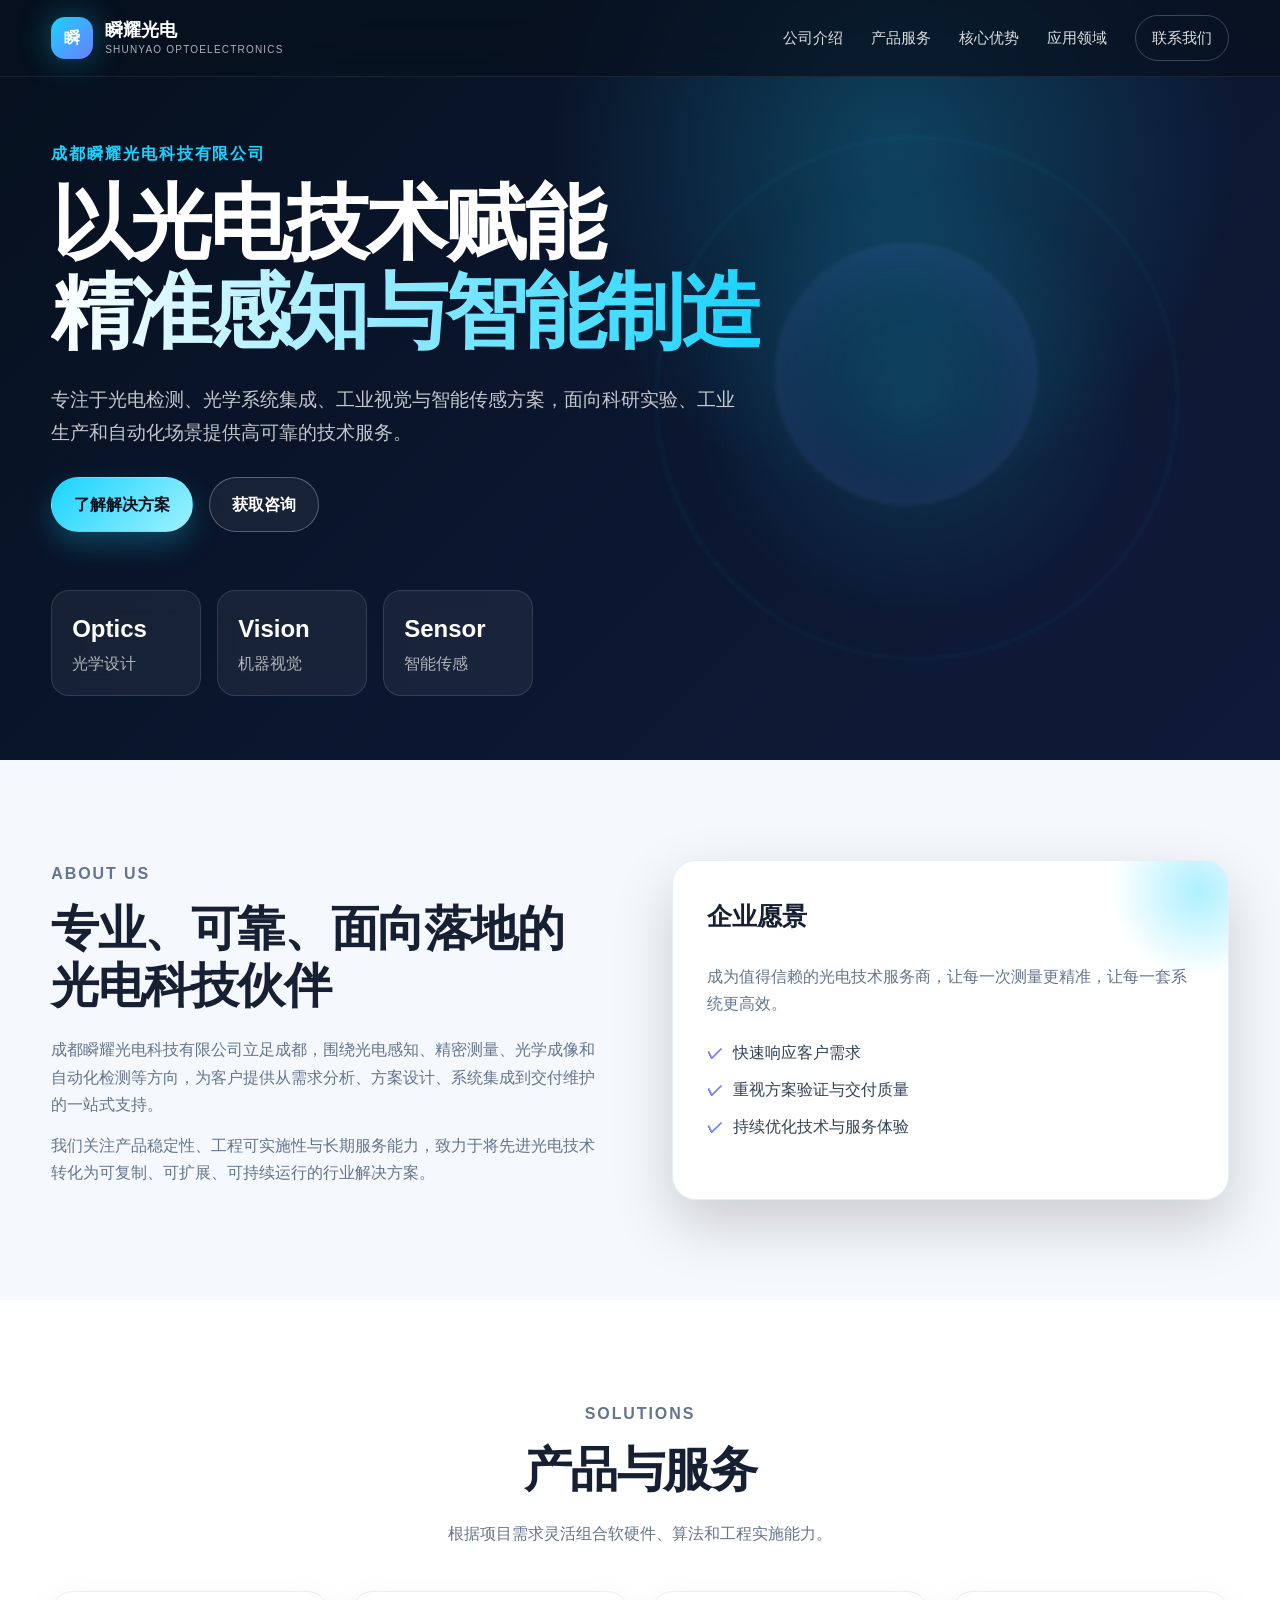
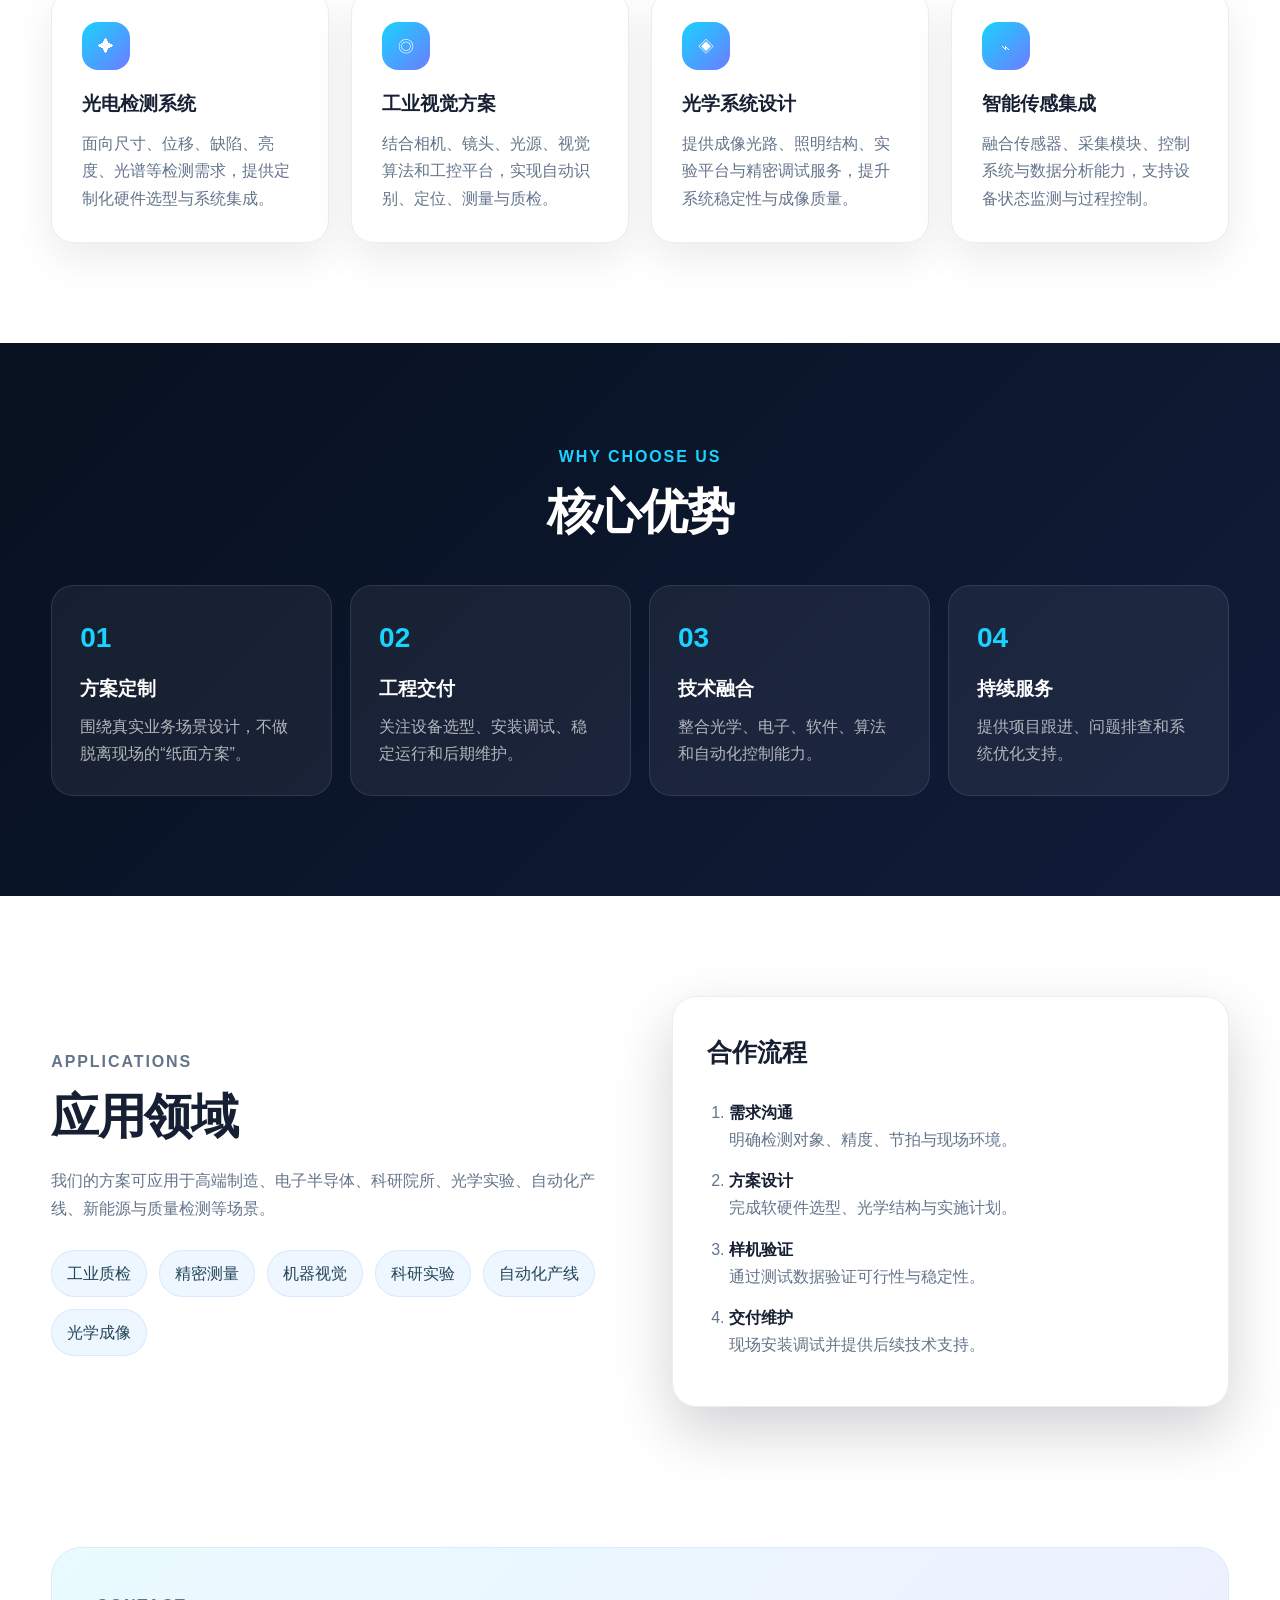
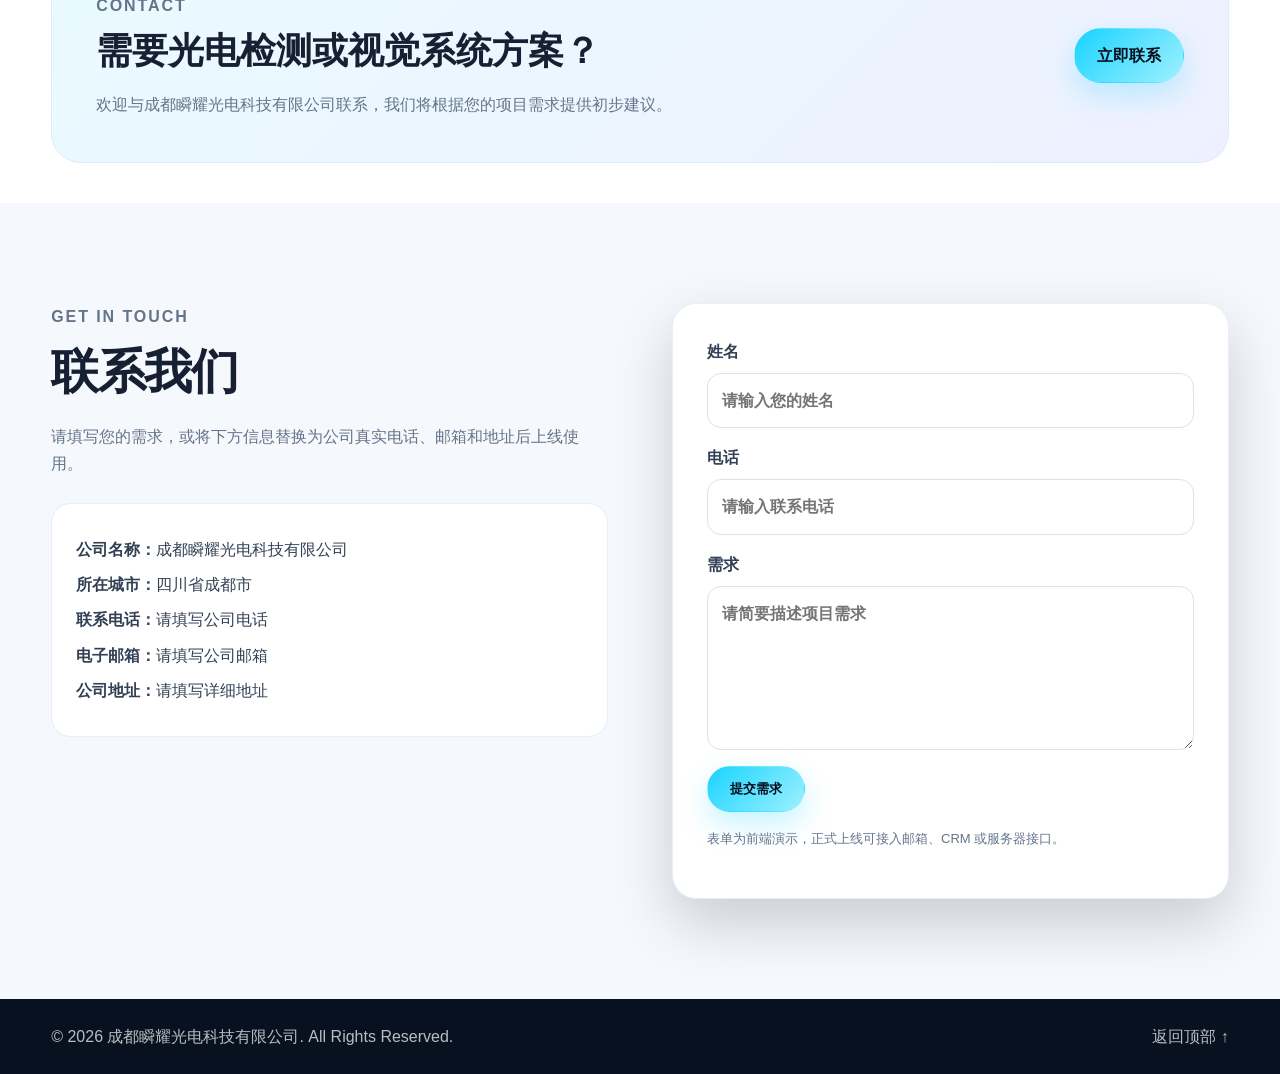
==== index.html @ 5862d50b "Add files via upload" ====
﻿<!doctype html>
<html lang="zh-CN">
<head>
  <meta charset="utf-8" />
  <meta name="viewport" content="width=device-width, initial-scale=1" />
  <title>成都瞬耀光电科技有限公司｜光电技术与智能检测解决方案</title>
  <meta name="description" content="成都瞬耀光电科技有限公司专注光电技术、智能检测、光学系统与工业视觉解决方案，为科研、工业与智慧制造场景提供可靠服务。" />
  <link rel="preconnect" href="https://fonts.googleapis.com">
  <link rel="preconnect" href="https://fonts.gstatic.com" crossorigin>
  <link rel="stylesheet" href="styles.css" />
</head>
<body>
  <header class="site-header" id="top">
    <nav class="navbar container" aria-label="主导航">
      <a class="brand" href="#top" aria-label="成都瞬耀光电科技有限公司首页">
        <span class="brand-mark">瞬</span>
        <span class="brand-text">
          <strong>瞬耀光电</strong>
          <small>SHUNYAO OPTOELECTRONICS</small>
        </span>
      </a>
      <button class="nav-toggle" aria-label="展开菜单" aria-expanded="false">☰</button>
      <div class="nav-links">
        <a href="#about">公司介绍</a>
        <a href="#solutions">产品服务</a>
        <a href="#advantages">核心优势</a>
        <a href="#applications">应用领域</a>
        <a href="#contact" class="nav-cta">联系我们</a>
      </div>
    </nav>
  </header>

  <main>
    <section class="hero">
      <div class="hero-bg"></div>
      <div class="container hero-content">
        <p class="eyebrow">成都瞬耀光电科技有限公司</p>
        <h1>以光电技术赋能<br><span>精准感知与智能制造</span></h1>
        <p class="hero-copy">专注于光电检测、光学系统集成、工业视觉与智能传感方案，面向科研实验、工业生产和自动化场景提供高可靠的技术服务。</p>
        <div class="hero-actions">
          <a class="btn primary" href="#solutions">了解解决方案</a>
          <a class="btn ghost" href="#contact">获取咨询</a>
        </div>
        <div class="stats" role="list" aria-label="公司能力概览">
          <div role="listitem"><strong>Optics</strong><span>光学设计</span></div>
          <div role="listitem"><strong>Vision</strong><span>机器视觉</span></div>
          <div role="listitem"><strong>Sensor</strong><span>智能传感</span></div>
        </div>
      </div>
    </section>

    <section class="section about" id="about">
      <div class="container grid-2">
        <div>
          <p class="section-kicker">About Us</p>
          <h2>专业、可靠、面向落地的光电科技伙伴</h2>
          <p>成都瞬耀光电科技有限公司立足成都，围绕光电感知、精密测量、光学成像和自动化检测等方向，为客户提供从需求分析、方案设计、系统集成到交付维护的一站式支持。</p>
          <p>我们关注产品稳定性、工程可实施性与长期服务能力，致力于将先进光电技术转化为可复制、可扩展、可持续运行的行业解决方案。</p>
        </div>
        <div class="about-card">
          <div class="orb"></div>
          <h3>企业愿景</h3>
          <p>成为值得信赖的光电技术服务商，让每一次测量更精准，让每一套系统更高效。</p>
          <ul class="check-list">
            <li>快速响应客户需求</li>
            <li>重视方案验证与交付质量</li>
            <li>持续优化技术与服务体验</li>
          </ul>
        </div>
      </div>
    </section>

    <section class="section solutions" id="solutions">
      <div class="container">
        <div class="section-head">
          <p class="section-kicker">Solutions</p>
          <h2>产品与服务</h2>
          <p>根据项目需求灵活组合软硬件、算法和工程实施能力。</p>
        </div>
        <div class="cards">
          <article class="card">
            <span class="icon">✦</span>
            <h3>光电检测系统</h3>
            <p>面向尺寸、位移、缺陷、亮度、光谱等检测需求，提供定制化硬件选型与系统集成。</p>
          </article>
          <article class="card">
            <span class="icon">◎</span>
            <h3>工业视觉方案</h3>
            <p>结合相机、镜头、光源、视觉算法和工控平台，实现自动识别、定位、测量与质检。</p>
          </article>
          <article class="card">
            <span class="icon">◈</span>
            <h3>光学系统设计</h3>
            <p>提供成像光路、照明结构、实验平台与精密调试服务，提升系统稳定性与成像质量。</p>
          </article>
          <article class="card">
            <span class="icon">⌁</span>
            <h3>智能传感集成</h3>
            <p>融合传感器、采集模块、控制系统与数据分析能力，支持设备状态监测与过程控制。</p>
          </article>
        </div>
      </div>
    </section>

    <section class="section advantages" id="advantages">
      <div class="container">
        <div class="section-head light">
          <p class="section-kicker">Why Choose Us</p>
          <h2>核心优势</h2>
        </div>
        <div class="advantage-grid">
          <div class="advantage-item"><strong>01</strong><h3>方案定制</h3><p>围绕真实业务场景设计，不做脱离现场的“纸面方案”。</p></div>
          <div class="advantage-item"><strong>02</strong><h3>工程交付</h3><p>关注设备选型、安装调试、稳定运行和后期维护。</p></div>
          <div class="advantage-item"><strong>03</strong><h3>技术融合</h3><p>整合光学、电子、软件、算法和自动化控制能力。</p></div>
          <div class="advantage-item"><strong>04</strong><h3>持续服务</h3><p>提供项目跟进、问题排查和系统优化支持。</p></div>
        </div>
      </div>
    </section>

    <section class="section applications" id="applications">
      <div class="container grid-2 align-center">
        <div>
          <p class="section-kicker">Applications</p>
          <h2>应用领域</h2>
          <p>我们的方案可应用于高端制造、电子半导体、科研院所、光学实验、自动化产线、新能源与质量检测等场景。</p>
          <div class="tag-cloud">
            <span>工业质检</span><span>精密测量</span><span>机器视觉</span><span>科研实验</span><span>自动化产线</span><span>光学成像</span>
          </div>
        </div>
        <div class="process-card">
          <h3>合作流程</h3>
          <ol>
            <li><span>需求沟通</span>明确检测对象、精度、节拍与现场环境。</li>
            <li><span>方案设计</span>完成软硬件选型、光学结构与实施计划。</li>
            <li><span>样机验证</span>通过测试数据验证可行性与稳定性。</li>
            <li><span>交付维护</span>现场安装调试并提供后续技术支持。</li>
          </ol>
        </div>
      </div>
    </section>

    <section class="cta-section">
      <div class="container cta-box">
        <div>
          <p class="section-kicker">Contact</p>
          <h2>需要光电检测或视觉系统方案？</h2>
          <p>欢迎与成都瞬耀光电科技有限公司联系，我们将根据您的项目需求提供初步建议。</p>
        </div>
        <a class="btn primary" href="#contact">立即联系</a>
      </div>
    </section>

    <section class="section contact" id="contact">
      <div class="container grid-2">
        <div>
          <p class="section-kicker">Get In Touch</p>
          <h2>联系我们</h2>
          <p>请填写您的需求，或将下方信息替换为公司真实电话、邮箱和地址后上线使用。</p>
          <div class="contact-list">
            <p><strong>公司名称：</strong>成都瞬耀光电科技有限公司</p>
            <p><strong>所在城市：</strong>四川省成都市</p>
            <p><strong>联系电话：</strong>请填写公司电话</p>
            <p><strong>电子邮箱：</strong>请填写公司邮箱</p>
            <p><strong>公司地址：</strong>请填写详细地址</p>
          </div>
        </div>
        <form class="contact-form" onsubmit="return handleSubmit(event)">
          <label>姓名<input type="text" name="name" placeholder="请输入您的姓名" required></label>
          <label>电话<input type="tel" name="phone" placeholder="请输入联系电话" required></label>
          <label>需求<textarea name="message" rows="5" placeholder="请简要描述项目需求"></textarea></label>
          <button class="btn primary" type="submit">提交需求</button>
          <p class="form-note" id="formNote">表单为前端演示，正式上线可接入邮箱、CRM 或服务器接口。</p>
        </form>
      </div>
    </section>
  </main>

  <footer class="site-footer">
    <div class="container footer-inner">
      <p>© <span id="year"></span> 成都瞬耀光电科技有限公司. All Rights Reserved.</p>
      <a href="#top">返回顶部 ↑</a>
    </div>
  </footer>

  <script src="script.js"></script>
</body>
</html>
---- styles.css ----
﻿:root{
  --bg:#07111f;
  --panel:#0e1c30;
  --primary:#19d3ff;
  --primary-2:#6c7cff;
  --text:#172033;
  --muted:#64748b;
  --white:#fff;
  --light:#f5f8fc;
  --line:rgba(148,163,184,.22);
  --shadow:0 24px 60px rgba(2,8,23,.18);
  --radius:24px;
}
*{box-sizing:border-box}
html{scroll-behavior:smooth}
body{margin:0;font-family:-apple-system,BlinkMacSystemFont,"Segoe UI","Microsoft YaHei",Arial,sans-serif;color:var(--text);background:#fff;line-height:1.7}
a{color:inherit;text-decoration:none}
.container{width:min(1180px,92%);margin-inline:auto}
.site-header{position:fixed;top:0;left:0;right:0;z-index:50;background:rgba(7,17,31,.72);backdrop-filter:blur(18px);border-bottom:1px solid rgba(255,255,255,.08)}
.navbar{height:76px;display:flex;align-items:center;justify-content:space-between}
.brand{display:flex;align-items:center;gap:12px;color:#fff}
.brand-mark{display:grid;place-items:center;width:42px;height:42px;border-radius:14px;background:linear-gradient(135deg,var(--primary),var(--primary-2));font-weight:800;box-shadow:0 0 32px rgba(25,211,255,.35)}
.brand-text{display:flex;flex-direction:column;line-height:1.1}.brand-text small{font-size:10px;letter-spacing:.12em;opacity:.68;margin-top:4px}.brand-text strong{font-size:18px}
.nav-links{display:flex;align-items:center;gap:28px;color:rgba(255,255,255,.86);font-size:15px}.nav-links a:hover{color:#fff}.nav-cta{padding:9px 16px;border:1px solid rgba(255,255,255,.22);border-radius:999px}.nav-toggle{display:none;background:none;border:0;color:#fff;font-size:28px}
.hero{position:relative;min-height:760px;display:flex;align-items:center;overflow:hidden;background:radial-gradient(circle at 70% 20%,rgba(25,211,255,.23),transparent 32%),linear-gradient(135deg,#06101e,#0b1730 55%,#101a38);color:#fff}.hero-bg:before,.hero-bg:after{content:"";position:absolute;border-radius:999px;filter:blur(2px);opacity:.75}.hero-bg:before{width:520px;height:520px;right:8%;top:18%;background:radial-gradient(circle,rgba(25,211,255,.22),transparent 62%);border:1px solid rgba(25,211,255,.24)}.hero-bg:after{width:260px;height:260px;right:19%;top:32%;border:1px solid rgba(255,255,255,.12);box-shadow:0 0 80px rgba(108,124,255,.25) inset}.hero-content{position:relative;padding-top:76px}.eyebrow,.section-kicker{margin:0 0 12px;color:var(--primary);font-weight:700;letter-spacing:.12em;text-transform:uppercase}.hero h1{margin:0;font-size:clamp(44px,7vw,82px);line-height:1.08;letter-spacing:-.04em}.hero h1 span{background:linear-gradient(90deg,#fff,var(--primary));-webkit-background-clip:text;background-clip:text;color:transparent}.hero-copy{max-width:690px;margin:28px 0;color:rgba(255,255,255,.76);font-size:19px}.hero-actions{display:flex;gap:16px;flex-wrap:wrap}.btn{display:inline-flex;align-items:center;justify-content:center;border-radius:999px;padding:13px 22px;font-weight:700;border:1px solid transparent;cursor:pointer;transition:.2s}.btn:hover{transform:translateY(-2px)}.btn.primary{color:#06101e;background:linear-gradient(135deg,var(--primary),#9ff1ff);box-shadow:0 12px 28px rgba(25,211,255,.25)}.btn.ghost{color:#fff;border-color:rgba(255,255,255,.28);background:rgba(255,255,255,.06)}.stats{display:flex;gap:16px;margin-top:58px;flex-wrap:wrap}.stats div{min-width:150px;padding:18px 20px;border:1px solid rgba(255,255,255,.12);border-radius:18px;background:rgba(255,255,255,.06);backdrop-filter:blur(12px)}.stats strong{display:block;font-size:24px}.stats span{color:rgba(255,255,255,.66)}
.section{padding:100px 0}.grid-2{display:grid;grid-template-columns:1fr 1fr;gap:64px}.align-center{align-items:center}.section h2{font-size:clamp(30px,4vw,48px);line-height:1.18;margin:0 0 22px;letter-spacing:-.03em}.section p{color:var(--muted);margin:0 0 14px}.about{background:var(--light)}.about-card,.process-card,.contact-form{position:relative;padding:34px;border-radius:var(--radius);background:#fff;box-shadow:var(--shadow);border:1px solid #e8eef7}.about-card{overflow:hidden}.orb{position:absolute;width:180px;height:180px;right:-60px;top:-60px;border-radius:50%;background:radial-gradient(circle,var(--primary),transparent 68%);opacity:.35}.about-card h3,.process-card h3{margin-top:0;font-size:25px}.check-list{padding:0;margin:22px 0 0;list-style:none}.check-list li{margin:10px 0;color:#334155}.check-list li:before{content:"✓";color:var(--primary-2);font-weight:900;margin-right:10px}.section-head{text-align:center;max-width:680px;margin:0 auto 44px}.cards{display:grid;grid-template-columns:repeat(4,1fr);gap:22px}.card{padding:30px;border-radius:22px;background:#fff;border:1px solid #e8eef7;box-shadow:0 16px 42px rgba(2,8,23,.08);transition:.2s}.card:hover{transform:translateY(-8px);box-shadow:var(--shadow)}.icon{display:grid;place-items:center;width:48px;height:48px;border-radius:16px;margin-bottom:18px;color:#fff;background:linear-gradient(135deg,var(--primary),var(--primary-2))}.card h3{margin:0 0 10px}.card p{color:var(--muted);margin:0}.advantages{background:linear-gradient(135deg,#07111f,#111c3a);color:#fff}.section-head.light p{color:var(--primary)}.advantage-grid{display:grid;grid-template-columns:repeat(4,1fr);gap:18px}.advantage-item{padding:28px;border-radius:22px;background:rgba(255,255,255,.06);border:1px solid rgba(255,255,255,.1)}.advantage-item strong{color:var(--primary);font-size:28px}.advantage-item h3{margin:12px 0 8px}.advantage-item p{color:rgba(255,255,255,.67);margin:0}.tag-cloud{display:flex;gap:12px;flex-wrap:wrap;margin-top:28px}.tag-cloud span{padding:10px 16px;border-radius:999px;background:#eef6ff;color:#245;box-shadow:inset 0 0 0 1px #dbeafe}.process-card ol{padding-left:22px;margin:0}.process-card li{margin:14px 0;color:var(--muted)}.process-card span{display:block;color:var(--text);font-weight:800}.cta-section{padding:40px 0}.cta-box{display:flex;align-items:center;justify-content:space-between;gap:22px;padding:44px;border-radius:30px;background:linear-gradient(135deg,#e9fbff,#eef0ff);border:1px solid #dbeafe}.cta-box h2{font-size:36px;margin:0 0 10px}.cta-box p{margin:0;color:var(--muted)}.contact{background:var(--light)}.contact-list{margin-top:26px;padding:24px;border-radius:20px;background:#fff;border:1px solid #e8eef7}.contact-list p{margin:8px 0;color:#334155}.contact-form{display:grid;gap:16px}.contact-form label{display:grid;gap:8px;font-weight:700;color:#334155}.contact-form input,.contact-form textarea{width:100%;border:1px solid #d9e2ef;border-radius:14px;padding:13px 14px;font:inherit;outline:none}.contact-form input:focus,.contact-form textarea:focus{border-color:var(--primary);box-shadow:0 0 0 4px rgba(25,211,255,.12)}.contact-form .btn{width:max-content}.form-note{font-size:13px;color:var(--muted)!important}.site-footer{background:#07111f;color:rgba(255,255,255,.72);padding:24px 0}.footer-inner{display:flex;justify-content:space-between;gap:16px;align-items:center}.footer-inner p{margin:0}
@media (max-width: 900px){.nav-toggle{display:block}.nav-links{position:absolute;top:76px;left:4%;right:4%;display:none;flex-direction:column;align-items:stretch;gap:0;padding:12px;border-radius:18px;background:rgba(7,17,31,.96);border:1px solid rgba(255,255,255,.12)}.nav-links.open{display:flex}.nav-links a{padding:12px 14px}.grid-2,.cards,.advantage-grid{grid-template-columns:1fr}.hero{min-height:720px}.cards{gap:16px}.cta-box,.footer-inner{flex-direction:column;align-items:flex-start}.section{padding:76px 0}}
@media (min-width:901px) and (max-width:1100px){.cards,.advantage-grid{grid-template-columns:repeat(2,1fr)}}
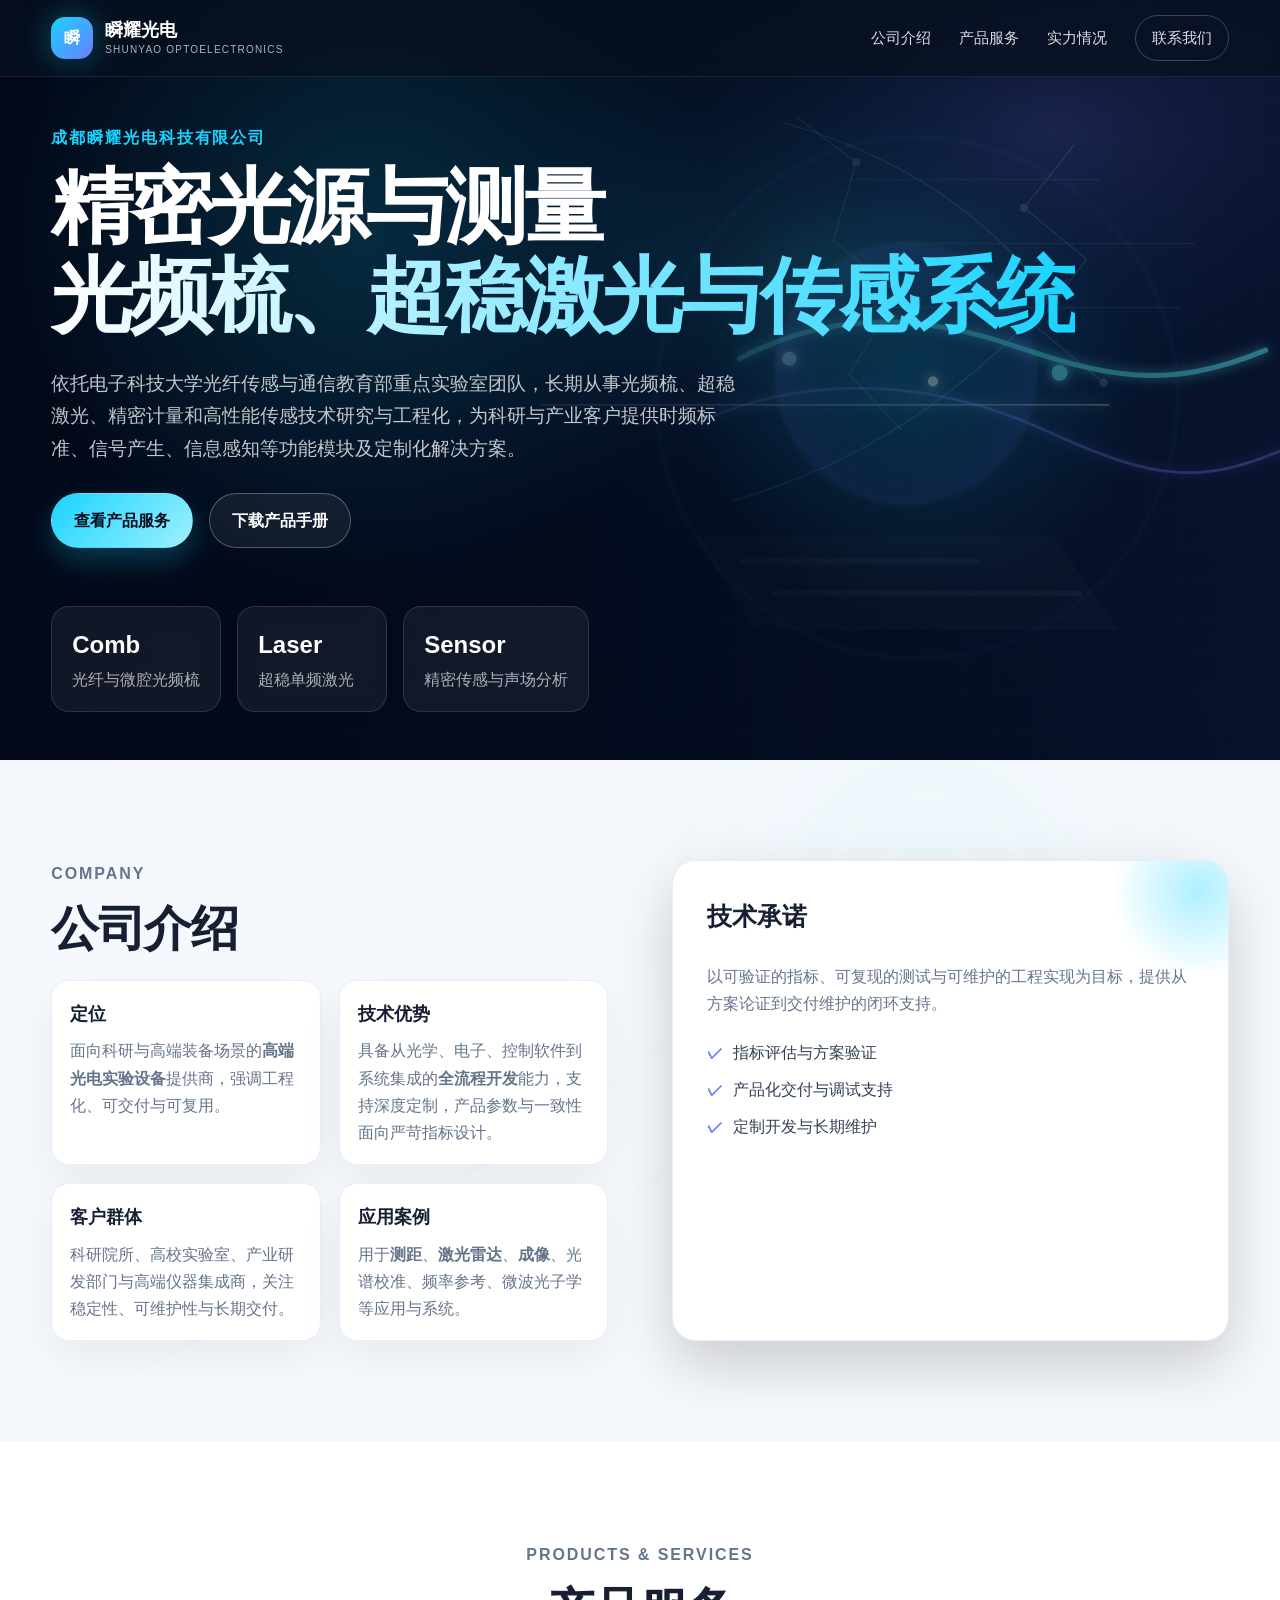
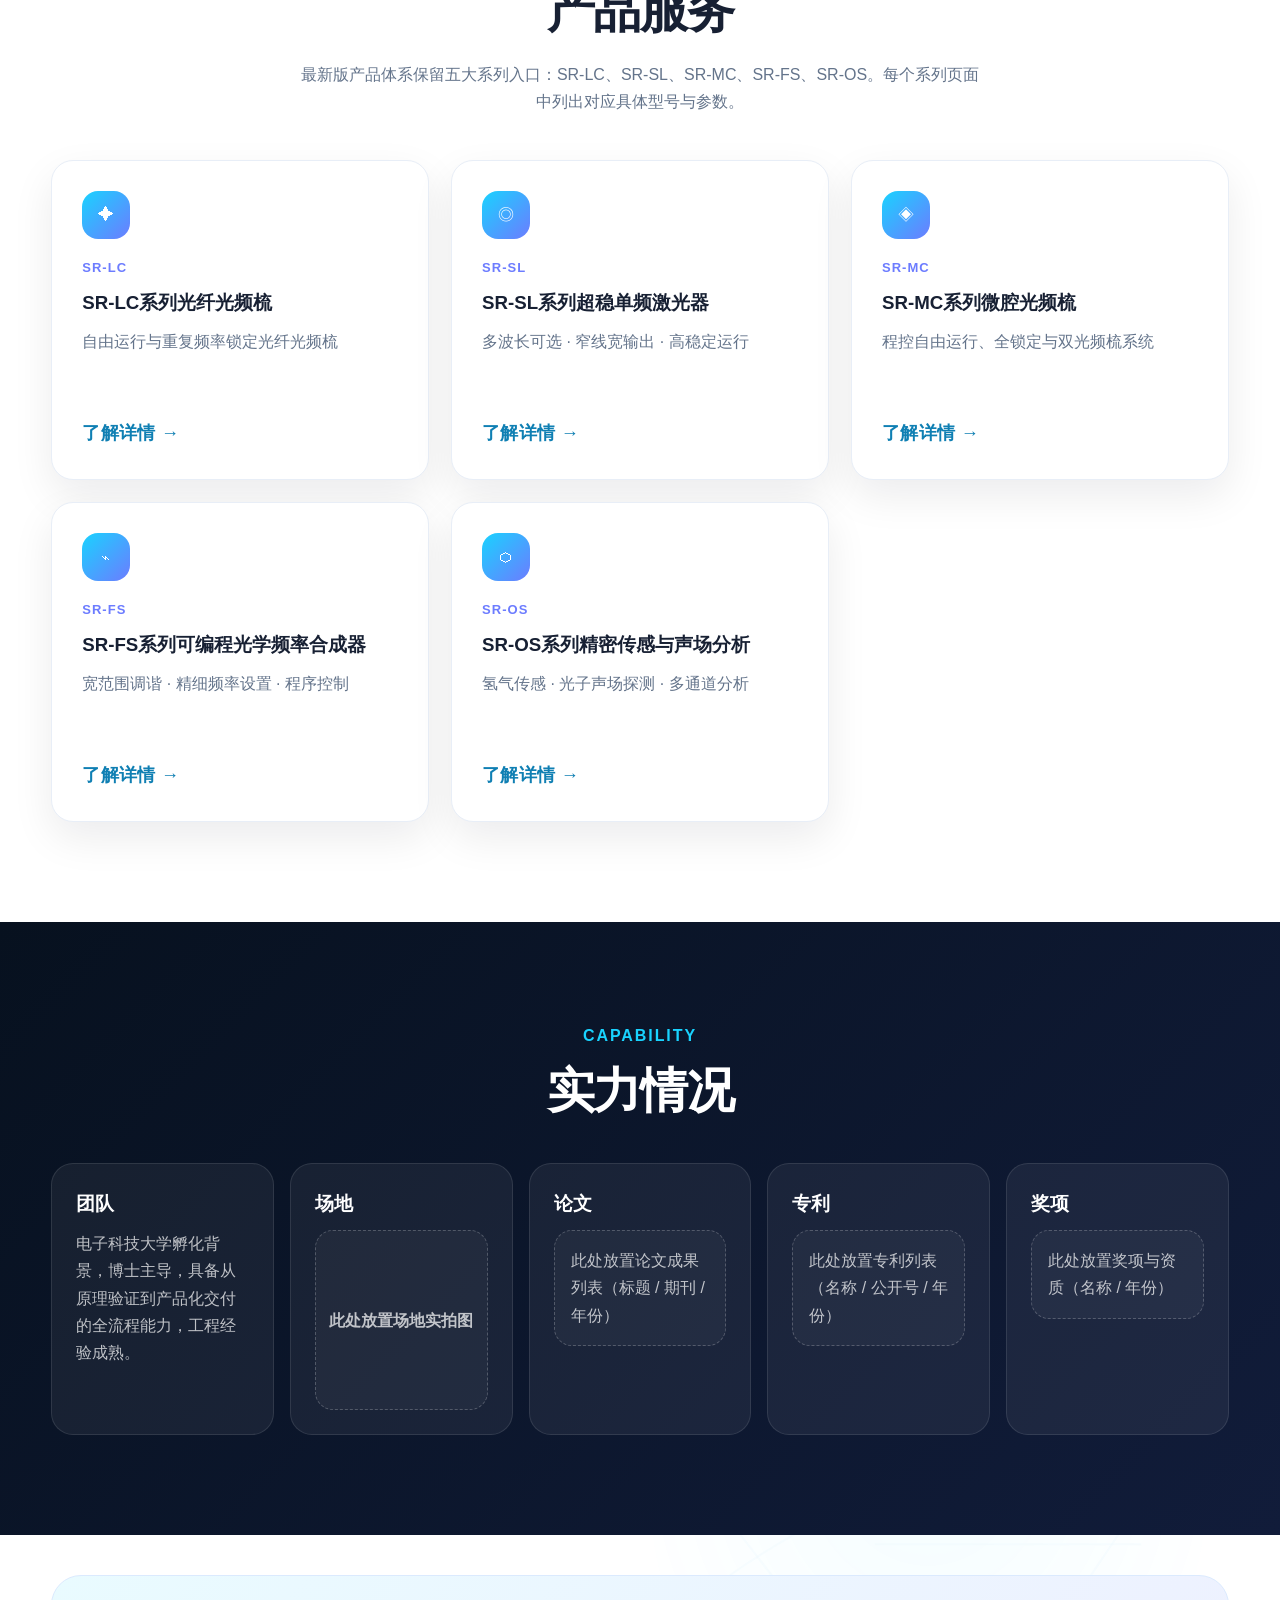
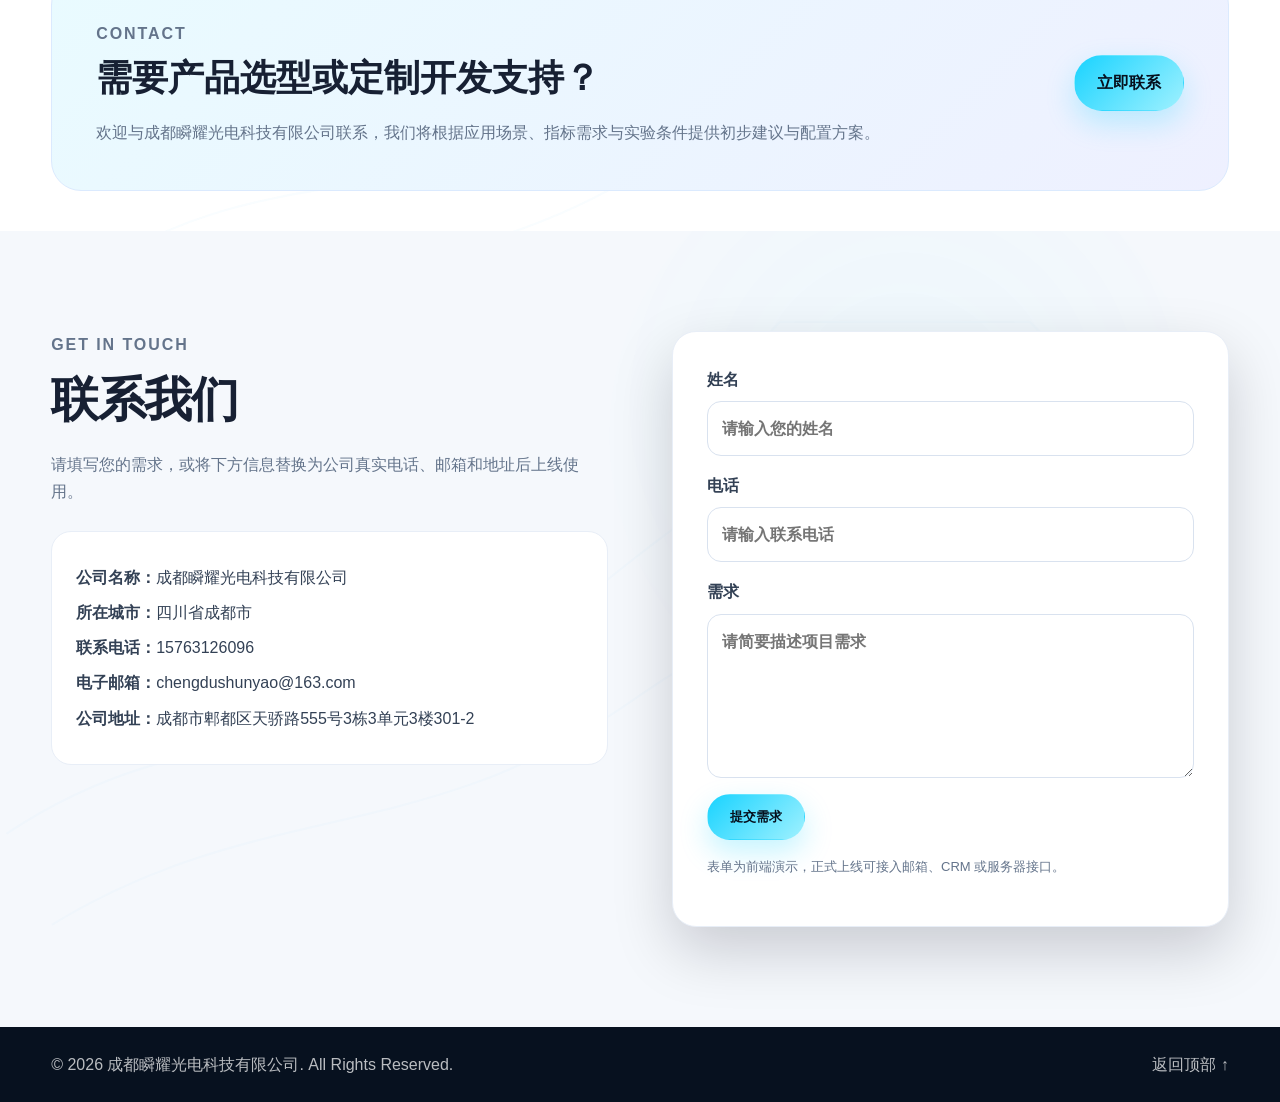
==== commit 664ada31: "Update product series from latest catalogue" ====
--- a/index.html
+++ b/index.html
@@ -1,10 +1,10 @@
-﻿<!doctype html>
+<!doctype html>
 <html lang="zh-CN">
 <head>
   <meta charset="utf-8" />
   <meta name="viewport" content="width=device-width, initial-scale=1" />
-  <title>成都瞬耀光电科技有限公司｜光电技术与智能检测解决方案</title>
-  <meta name="description" content="成都瞬耀光电科技有限公司专注光电技术、智能检测、光学系统与工业视觉解决方案，为科研、工业与智慧制造场景提供可靠服务。" />
+  <title>成都瞬耀光电科技有限公司｜精密光源与测量解决方案</title>
+  <meta name="description" content="成都瞬耀光电科技有限公司依托电子科技大学光纤传感与通信教育部重点实验室团队，提供光纤和微腔光频梳、超稳激光器、光学频率合成器、精密传感器及光电融合系统。" />
   <link rel="preconnect" href="https://fonts.googleapis.com">
   <link rel="preconnect" href="https://fonts.gstatic.com" crossorigin>
   <link rel="stylesheet" href="styles.css" />
@@ -22,9 +22,8 @@
       <button class="nav-toggle" aria-label="展开菜单" aria-expanded="false">☰</button>
       <div class="nav-links">
         <a href="#about">公司介绍</a>
-        <a href="#solutions">产品服务</a>
-        <a href="#advantages">核心优势</a>
-        <a href="#applications">应用领域</a>
+        <a href="#products">产品服务</a>
+        <a href="#strength">实力情况</a>
         <a href="#contact" class="nav-cta">联系我们</a>
       </div>
     </nav>
@@ -35,16 +34,16 @@
       <div class="hero-bg"></div>
       <div class="container hero-content">
         <p class="eyebrow">成都瞬耀光电科技有限公司</p>
-        <h1>以光电技术赋能<br><span>精准感知与智能制造</span></h1>
-        <p class="hero-copy">专注于光电检测、光学系统集成、工业视觉与智能传感方案，面向科研实验、工业生产和自动化场景提供高可靠的技术服务。</p>
+        <h1>精密光源与测量<br><span>光频梳、超稳激光与传感系统</span></h1>
+        <p class="hero-copy">依托电子科技大学光纤传感与通信教育部重点实验室团队，长期从事光频梳、超稳激光、精密计量和高性能传感技术研究与工程化，为科研与产业客户提供时频标准、信号产生、信息感知等功能模块及定制化解决方案。</p>
         <div class="hero-actions">
-          <a class="btn primary" href="#solutions">了解解决方案</a>
-          <a class="btn ghost" href="#contact">获取咨询</a>
+          <a class="btn primary" href="#products">查看产品服务</a>
+          <a class="btn ghost" href="assets/manuals/shunyao-product-catalogue.pdf" download>下载产品手册</a>
         </div>
         <div class="stats" role="list" aria-label="公司能力概览">
-          <div role="listitem"><strong>Optics</strong><span>光学设计</span></div>
-          <div role="listitem"><strong>Vision</strong><span>机器视觉</span></div>
-          <div role="listitem"><strong>Sensor</strong><span>智能传感</span></div>
+          <div role="listitem"><strong>Comb</strong><span>光纤与微腔光频梳</span></div>
+          <div role="listitem"><strong>Laser</strong><span>超稳单频激光</span></div>
+          <div role="listitem"><strong>Sensor</strong><span>精密传感与声场分析</span></div>
         </div>
       </div>
     </section>
@@ -52,89 +51,122 @@
     <section class="section about" id="about">
       <div class="container grid-2">
         <div>
-          <p class="section-kicker">About Us</p>
-          <h2>专业、可靠、面向落地的光电科技伙伴</h2>
-          <p>成都瞬耀光电科技有限公司立足成都，围绕光电感知、精密测量、光学成像和自动化检测等方向，为客户提供从需求分析、方案设计、系统集成到交付维护的一站式支持。</p>
-          <p>我们关注产品稳定性、工程可实施性与长期服务能力，致力于将先进光电技术转化为可复制、可扩展、可持续运行的行业解决方案。</p>
+          <p class="section-kicker">Company</p>
+          <h2>公司介绍</h2>
+          <div class="feature-list">
+            <div class="feature">
+              <h3>定位</h3>
+              <p>面向科研与高端装备场景的<strong>高端光电实验设备</strong>提供商，强调工程化、可交付与可复用。</p>
+            </div>
+            <div class="feature">
+              <h3>技术优势</h3>
+              <p>具备从光学、电子、控制软件到系统集成的<strong>全流程开发</strong>能力，支持深度定制，产品参数与一致性面向严苛指标设计。</p>
+            </div>
+            <div class="feature">
+              <h3>客户群体</h3>
+              <p>科研院所、高校实验室、产业研发部门与高端仪器集成商，关注稳定性、可维护性与长期交付。</p>
+            </div>
+            <div class="feature">
+              <h3>应用案例</h3>
+              <p>用于<strong>测距</strong>、<strong>激光雷达</strong>、<strong>成像</strong>、光谱校准、频率参考、微波光子学等应用与系统。</p>
+            </div>
+          </div>
         </div>
         <div class="about-card">
           <div class="orb"></div>
-          <h3>企业愿景</h3>
-          <p>成为值得信赖的光电技术服务商，让每一次测量更精准，让每一套系统更高效。</p>
+          <h3>技术承诺</h3>
+          <p>以可验证的指标、可复现的测试与可维护的工程实现为目标，提供从方案论证到交付维护的闭环支持。</p>
           <ul class="check-list">
-            <li>快速响应客户需求</li>
-            <li>重视方案验证与交付质量</li>
-            <li>持续优化技术与服务体验</li>
+            <li>指标评估与方案验证</li>
+            <li>产品化交付与调试支持</li>
+            <li>定制开发与长期维护</li>
           </ul>
         </div>
       </div>
     </section>
 
-    <section class="section solutions" id="solutions">
+    <section class="section solutions" id="products">
       <div class="container">
         <div class="section-head">
-          <p class="section-kicker">Solutions</p>
-          <h2>产品与服务</h2>
-          <p>根据项目需求灵活组合软硬件、算法和工程实施能力。</p>
-        </div>
-        <div class="cards">
-          <article class="card">
+          <p class="section-kicker">Products &amp; Services</p>
+          <h2>产品服务</h2>
+          <p>最新版产品体系保留五大系列入口：SR-LC、SR-SL、SR-MC、SR-FS、SR-OS。每个系列页面中列出对应具体型号与参数。</p>
+        </div>
+        <div class="cards product-cards">
+          <a class="card product-card" href="product-fiber-comb.html" aria-label="了解SR-LC系列光纤光频梳详情">
             <span class="icon">✦</span>
-            <h3>光电检测系统</h3>
-            <p>面向尺寸、位移、缺陷、亮度、光谱等检测需求，提供定制化硬件选型与系统集成。</p>
-          </article>
-          <article class="card">
+            <p class="product-label">SR-LC</p>
+            <h3>SR-LC系列光纤光频梳</h3>
+            <p>自由运行与重复频率锁定光纤光频梳</p>
+            <span class="card-link">了解详情 →</span>
+          </a>
+          <a class="card product-card" href="product-singlefreq-ultrastable-laser.html" aria-label="了解SR-SL系列超稳单频激光器详情">
             <span class="icon">◎</span>
-            <h3>工业视觉方案</h3>
-            <p>结合相机、镜头、光源、视觉算法和工控平台，实现自动识别、定位、测量与质检。</p>
-          </article>
-          <article class="card">
+            <p class="product-label">SR-SL</p>
+            <h3>SR-SL系列超稳单频激光器</h3>
+            <p>多波长可选 · 窄线宽输出 · 高稳定运行</p>
+            <span class="card-link">了解详情 →</span>
+          </a>
+          <a class="card product-card" href="product-programmable-microcomb.html" aria-label="了解SR-MC系列微腔光频梳详情">
             <span class="icon">◈</span>
-            <h3>光学系统设计</h3>
-            <p>提供成像光路、照明结构、实验平台与精密调试服务，提升系统稳定性与成像质量。</p>
-          </article>
-          <article class="card">
+            <p class="product-label">SR-MC</p>
+            <h3>SR-MC系列微腔光频梳</h3>
+            <p>程控自由运行、全锁定与双光频梳系统</p>
+            <span class="card-link">了解详情 →</span>
+          </a>
+          <a class="card product-card" href="product-microcomb-synthesizer.html" aria-label="了解SR-FS系列可编程光学频率合成器详情">
             <span class="icon">⌁</span>
-            <h3>智能传感集成</h3>
-            <p>融合传感器、采集模块、控制系统与数据分析能力，支持设备状态监测与过程控制。</p>
-          </article>
-        </div>
-      </div>
-    </section>
-
-    <section class="section advantages" id="advantages">
+            <p class="product-label">SR-FS</p>
+            <h3>SR-FS系列可编程光学频率合成器</h3>
+            <p>宽范围调谐 · 精细频率设置 · 程序控制</p>
+            <span class="card-link">了解详情 →</span>
+          </a>
+          <a class="card product-card" href="product-microcavity-sensor.html" aria-label="了解SR-OS系列精密传感与声场分析详情">
+            <span class="icon">⬡</span>
+            <p class="product-label">SR-OS</p>
+            <h3>SR-OS系列精密传感与声场分析</h3>
+            <p>氢气传感 · 光子声场探测 · 多通道分析</p>
+            <span class="card-link">了解详情 →</span>
+          </a>
+        </div>
+      </div>
+    </section>
+
+    <section class="section advantages" id="strength">
       <div class="container">
         <div class="section-head light">
-          <p class="section-kicker">Why Choose Us</p>
-          <h2>核心优势</h2>
-        </div>
-        <div class="advantage-grid">
-          <div class="advantage-item"><strong>01</strong><h3>方案定制</h3><p>围绕真实业务场景设计，不做脱离现场的“纸面方案”。</p></div>
-          <div class="advantage-item"><strong>02</strong><h3>工程交付</h3><p>关注设备选型、安装调试、稳定运行和后期维护。</p></div>
-          <div class="advantage-item"><strong>03</strong><h3>技术融合</h3><p>整合光学、电子、软件、算法和自动化控制能力。</p></div>
-          <div class="advantage-item"><strong>04</strong><h3>持续服务</h3><p>提供项目跟进、问题排查和系统优化支持。</p></div>
-        </div>
-      </div>
-    </section>
-
-    <section class="section applications" id="applications">
-      <div class="container grid-2 align-center">
-        <div>
-          <p class="section-kicker">Applications</p>
-          <h2>应用领域</h2>
-          <p>我们的方案可应用于高端制造、电子半导体、科研院所、光学实验、自动化产线、新能源与质量检测等场景。</p>
-          <div class="tag-cloud">
-            <span>工业质检</span><span>精密测量</span><span>机器视觉</span><span>科研实验</span><span>自动化产线</span><span>光学成像</span>
-          </div>
-        </div>
-        <div class="process-card">
-          <h3>合作流程</h3>
-          <ol>
-            <li><span>需求沟通</span>明确检测对象、精度、节拍与现场环境。</li>
-            <li><span>方案设计</span>完成软硬件选型、光学结构与实施计划。</li>
-            <li><span>样机验证</span>通过测试数据验证可行性与稳定性。</li>
-            <li><span>交付维护</span>现场安装调试并提供后续技术支持。</li>
-          </ol>
+          <p class="section-kicker">Capability</p>
+          <h2>实力情况</h2>
+        </div>
+        <div class="strength-grid">
+          <div class="strength-item">
+            <h3>团队</h3>
+            <p>电子科技大学孵化背景，博士主导，具备从原理验证到产品化交付的全流程能力，工程经验成熟。</p>
+          </div>
+          <div class="strength-item">
+            <h3>场地</h3>
+            <div class="placeholder-media" role="img" aria-label="场地实拍图占位区域">
+              <span>此处放置场地实拍图</span>
+            </div>
+          </div>
+          <div class="strength-item">
+            <h3>论文</h3>
+            <div class="placeholder-list" aria-label="论文成果占位区域">
+              <p>此处放置论文成果列表（标题 / 期刊 / 年份）</p>
+            </div>
+          </div>
+          <div class="strength-item">
+            <h3>专利</h3>
+            <div class="placeholder-list" aria-label="专利占位区域">
+              <p>此处放置专利列表（名称 / 公开号 / 年份）</p>
+            </div>
+          </div>
+          <div class="strength-item">
+            <h3>奖项</h3>
+            <div class="placeholder-list" aria-label="奖项占位区域">
+              <p>此处放置奖项与资质（名称 / 年份）</p>
+            </div>
+          </div>
         </div>
       </div>
     </section>
@@ -143,8 +175,8 @@
       <div class="container cta-box">
         <div>
           <p class="section-kicker">Contact</p>
-          <h2>需要光电检测或视觉系统方案？</h2>
-          <p>欢迎与成都瞬耀光电科技有限公司联系，我们将根据您的项目需求提供初步建议。</p>
+          <h2>需要产品选型或定制开发支持？</h2>
+          <p>欢迎与成都瞬耀光电科技有限公司联系，我们将根据应用场景、指标需求与实验条件提供初步建议与配置方案。</p>
         </div>
         <a class="btn primary" href="#contact">立即联系</a>
       </div>
@@ -159,9 +191,9 @@
           <div class="contact-list">
             <p><strong>公司名称：</strong>成都瞬耀光电科技有限公司</p>
             <p><strong>所在城市：</strong>四川省成都市</p>
-            <p><strong>联系电话：</strong>请填写公司电话</p>
-            <p><strong>电子邮箱：</strong>请填写公司邮箱</p>
-            <p><strong>公司地址：</strong>请填写详细地址</p>
+            <p><strong>联系电话：</strong>15763126096</p>
+            <p><strong>电子邮箱：</strong>chengdushunyao@163.com</p>
+            <p><strong>公司地址：</strong>成都市郫都区天骄路555号3栋3单元3楼301-2</p>
           </div>
         </div>
         <form class="contact-form" onsubmit="return handleSubmit(event)">
@@ -184,4 +216,4 @@
 
   <script src="script.js"></script>
 </body>
-</html>
+</html>
--- a/styles.css
+++ b/styles.css
@@ -25,4 +25,635 @@
 .hero{position:relative;min-height:760px;display:flex;align-items:center;overflow:hidden;background:radial-gradient(circle at 70% 20%,rgba(25,211,255,.23),transparent 32%),linear-gradient(135deg,#06101e,#0b1730 55%,#101a38);color:#fff}.hero-bg:before,.hero-bg:after{content:"";position:absolute;border-radius:999px;filter:blur(2px);opacity:.75}.hero-bg:before{width:520px;height:520px;right:8%;top:18%;background:radial-gradient(circle,rgba(25,211,255,.22),transparent 62%);border:1px solid rgba(25,211,255,.24)}.hero-bg:after{width:260px;height:260px;right:19%;top:32%;border:1px solid rgba(255,255,255,.12);box-shadow:0 0 80px rgba(108,124,255,.25) inset}.hero-content{position:relative;padding-top:76px}.eyebrow,.section-kicker{margin:0 0 12px;color:var(--primary);font-weight:700;letter-spacing:.12em;text-transform:uppercase}.hero h1{margin:0;font-size:clamp(44px,7vw,82px);line-height:1.08;letter-spacing:-.04em}.hero h1 span{background:linear-gradient(90deg,#fff,var(--primary));-webkit-background-clip:text;background-clip:text;color:transparent}.hero-copy{max-width:690px;margin:28px 0;color:rgba(255,255,255,.76);font-size:19px}.hero-actions{display:flex;gap:16px;flex-wrap:wrap}.btn{display:inline-flex;align-items:center;justify-content:center;border-radius:999px;padding:13px 22px;font-weight:700;border:1px solid transparent;cursor:pointer;transition:.2s}.btn:hover{transform:translateY(-2px)}.btn.primary{color:#06101e;background:linear-gradient(135deg,var(--primary),#9ff1ff);box-shadow:0 12px 28px rgba(25,211,255,.25)}.btn.ghost{color:#fff;border-color:rgba(255,255,255,.28);background:rgba(255,255,255,.06)}.stats{display:flex;gap:16px;margin-top:58px;flex-wrap:wrap}.stats div{min-width:150px;padding:18px 20px;border:1px solid rgba(255,255,255,.12);border-radius:18px;background:rgba(255,255,255,.06);backdrop-filter:blur(12px)}.stats strong{display:block;font-size:24px}.stats span{color:rgba(255,255,255,.66)}
 .section{padding:100px 0}.grid-2{display:grid;grid-template-columns:1fr 1fr;gap:64px}.align-center{align-items:center}.section h2{font-size:clamp(30px,4vw,48px);line-height:1.18;margin:0 0 22px;letter-spacing:-.03em}.section p{color:var(--muted);margin:0 0 14px}.about{background:var(--light)}.about-card,.process-card,.contact-form{position:relative;padding:34px;border-radius:var(--radius);background:#fff;box-shadow:var(--shadow);border:1px solid #e8eef7}.about-card{overflow:hidden}.orb{position:absolute;width:180px;height:180px;right:-60px;top:-60px;border-radius:50%;background:radial-gradient(circle,var(--primary),transparent 68%);opacity:.35}.about-card h3,.process-card h3{margin-top:0;font-size:25px}.check-list{padding:0;margin:22px 0 0;list-style:none}.check-list li{margin:10px 0;color:#334155}.check-list li:before{content:"✓";color:var(--primary-2);font-weight:900;margin-right:10px}.section-head{text-align:center;max-width:680px;margin:0 auto 44px}.cards{display:grid;grid-template-columns:repeat(4,1fr);gap:22px}.card{padding:30px;border-radius:22px;background:#fff;border:1px solid #e8eef7;box-shadow:0 16px 42px rgba(2,8,23,.08);transition:.2s}.card:hover{transform:translateY(-8px);box-shadow:var(--shadow)}.icon{display:grid;place-items:center;width:48px;height:48px;border-radius:16px;margin-bottom:18px;color:#fff;background:linear-gradient(135deg,var(--primary),var(--primary-2))}.card h3{margin:0 0 10px}.card p{color:var(--muted);margin:0}.advantages{background:linear-gradient(135deg,#07111f,#111c3a);color:#fff}.section-head.light p{color:var(--primary)}.advantage-grid{display:grid;grid-template-columns:repeat(4,1fr);gap:18px}.advantage-item{padding:28px;border-radius:22px;background:rgba(255,255,255,.06);border:1px solid rgba(255,255,255,.1)}.advantage-item strong{color:var(--primary);font-size:28px}.advantage-item h3{margin:12px 0 8px}.advantage-item p{color:rgba(255,255,255,.67);margin:0}.tag-cloud{display:flex;gap:12px;flex-wrap:wrap;margin-top:28px}.tag-cloud span{padding:10px 16px;border-radius:999px;background:#eef6ff;color:#245;box-shadow:inset 0 0 0 1px #dbeafe}.process-card ol{padding-left:22px;margin:0}.process-card li{margin:14px 0;color:var(--muted)}.process-card span{display:block;color:var(--text);font-weight:800}.cta-section{padding:40px 0}.cta-box{display:flex;align-items:center;justify-content:space-between;gap:22px;padding:44px;border-radius:30px;background:linear-gradient(135deg,#e9fbff,#eef0ff);border:1px solid #dbeafe}.cta-box h2{font-size:36px;margin:0 0 10px}.cta-box p{margin:0;color:var(--muted)}.contact{background:var(--light)}.contact-list{margin-top:26px;padding:24px;border-radius:20px;background:#fff;border:1px solid #e8eef7}.contact-list p{margin:8px 0;color:#334155}.contact-form{display:grid;gap:16px}.contact-form label{display:grid;gap:8px;font-weight:700;color:#334155}.contact-form input,.contact-form textarea{width:100%;border:1px solid #d9e2ef;border-radius:14px;padding:13px 14px;font:inherit;outline:none}.contact-form input:focus,.contact-form textarea:focus{border-color:var(--primary);box-shadow:0 0 0 4px rgba(25,211,255,.12)}.contact-form .btn{width:max-content}.form-note{font-size:13px;color:var(--muted)!important}.site-footer{background:#07111f;color:rgba(255,255,255,.72);padding:24px 0}.footer-inner{display:flex;justify-content:space-between;gap:16px;align-items:center}.footer-inner p{margin:0}
 @media (max-width: 900px){.nav-toggle{display:block}.nav-links{position:absolute;top:76px;left:4%;right:4%;display:none;flex-direction:column;align-items:stretch;gap:0;padding:12px;border-radius:18px;background:rgba(7,17,31,.96);border:1px solid rgba(255,255,255,.12)}.nav-links.open{display:flex}.nav-links a{padding:12px 14px}.grid-2,.cards,.advantage-grid{grid-template-columns:1fr}.hero{min-height:720px}.cards{gap:16px}.cta-box,.footer-inner{flex-direction:column;align-items:flex-start}.section{padding:76px 0}}
-@media (min-width:901px) and (max-width:1100px){.cards,.advantage-grid{grid-template-columns:repeat(2,1fr)}}
+@media (min-width:901px) and (max-width:1100px){.cards,.advantage-grid{grid-template-columns:repeat(2,1fr)}}
+
+/* Product pages */
+.product-cards{grid-template-columns:repeat(3,1fr)}
+.product-card{display:flex;flex-direction:column;min-height:320px}
+.product-label{margin:0 0 8px!important;color:var(--primary-2)!important;font-size:13px;font-weight:800;letter-spacing:.08em;text-transform:uppercase}
+.card-link{margin-top:auto;display:inline-flex;width:max-content;padding-top:18px;color:#0f7fb3;font-weight:800}
+.card-link:hover{color:var(--primary-2)}
+.product-hero{padding:150px 0 90px;background:radial-gradient(circle at 75% 25%,rgba(25,211,255,.24),transparent 34%),linear-gradient(135deg,#06101e,#0b1730 58%,#111c3a);color:#fff;overflow:hidden}
+.product-hero-inner{max-width:980px}
+.back-link{display:inline-flex;margin-bottom:28px;color:rgba(255,255,255,.72);font-weight:700}
+.back-link:hover{color:#fff}
+.product-hero h1{margin:0;font-size:clamp(38px,6vw,72px);line-height:1.08;letter-spacing:-.04em}
+.product-subtitle{max-width:760px;margin:24px 0 0;color:rgba(255,255,255,.78);font-size:22px}
+.product-detail{background:var(--light)}
+.detail-card{padding:34px;border-radius:var(--radius);background:#fff;box-shadow:var(--shadow);border:1px solid #e8eef7}
+.detail-card h3{margin:0 0 18px;font-size:25px}
+.detail-apps{background:#fff;padding-top:80px}
+.center-tags{justify-content:center}
+@media (max-width:900px){.product-cards{grid-template-columns:1fr}.product-hero{padding:128px 0 72px}.product-card{min-height:auto}}
+@media (min-width:901px) and (max-width:1100px){.product-cards{grid-template-columns:repeat(3,1fr)}}
+
+/* Advanced photonics visuals and interactions */
+.hero{
+  background:
+    linear-gradient(90deg, rgba(2,8,23,.92) 0%, rgba(2,8,23,.78) 42%, rgba(2,8,23,.32) 100%),
+    url("assets/hero-photonics-lab.svg") center/cover no-repeat,
+    linear-gradient(135deg,#06101e,#0b1730 55%,#101a38);
+}
+.hero::after{
+  content:"";
+  position:absolute;
+  inset:0;
+  pointer-events:none;
+  background:
+    radial-gradient(circle at 28% 30%,rgba(25,211,255,.16),transparent 34%),
+    linear-gradient(180deg,transparent 0%,rgba(2,8,23,.30) 100%);
+}
+.hero-content{z-index:1}
+.hero-bg{position:absolute;inset:0;z-index:0}.hero-bg:before,.hero-bg:after{z-index:0}
+.product-card{position:relative;cursor:pointer;color:inherit;overflow:hidden;isolation:isolate}
+.product-card::after{
+  content:"";
+  position:absolute;
+  inset:auto 22px 18px auto;
+  width:74px;height:74px;
+  border-radius:999px;
+  background:radial-gradient(circle,rgba(25,211,255,.22),transparent 68%);
+  opacity:0;
+  transition:.25s ease;
+  z-index:-1;
+}
+.product-card:hover::after{opacity:1;transform:scale(1.8)}
+.card-link{
+  margin-top:auto;
+  display:inline-flex;
+  align-items:center;
+  width:max-content;
+  padding:18px 0 0;
+  color:#0f7fb3;
+  font-size:18px;
+  font-weight:900;
+  letter-spacing:.02em;
+}
+.product-card:hover .card-link{color:var(--primary-2);transform:translateX(5px)}
+.advantage-item{
+  position:relative;
+  transition:transform .25s ease, box-shadow .25s ease, background .25s ease, border-color .25s ease;
+  overflow:hidden;
+}
+.advantage-item::before{
+  content:"";
+  position:absolute;
+  inset:-1px;
+  background:radial-gradient(circle at 24% 18%,rgba(25,211,255,.28),transparent 42%);
+  opacity:0;
+  transition:.25s ease;
+}
+.advantage-item>*{position:relative}
+.advantage-item:hover{
+  transform:translateY(-12px) scale(1.035);
+  background:rgba(255,255,255,.11);
+  border-color:rgba(25,211,255,.52);
+  box-shadow:0 28px 70px rgba(0,0,0,.28), 0 0 38px rgba(25,211,255,.18);
+}
+.advantage-item:hover::before{opacity:1}
+.about,.applications,.contact,.cta-section{position:relative;overflow:hidden}
+.about::before,.applications::before,.contact::before,.cta-section::before{
+  content:"";
+  position:absolute;
+  inset:0;
+  background:url("assets/tech-pattern.svg") center/cover no-repeat;
+  opacity:.055;
+  pointer-events:none;
+}
+.applications::before{opacity:.07;transform:scaleX(-1)}
+.contact::before{opacity:.06;background-position:right center}
+.cta-section::before{opacity:.075}
+.about>.container,.applications>.container,.contact>.container,.cta-section>.container{position:relative;z-index:1}
+@media (max-width:900px){.card-link{font-size:17px}.hero{background-position:center right}}
+
+/* Product-specific hero backgrounds */
+.product-hero{position:relative;isolation:isolate;background:linear-gradient(90deg,rgba(2,8,23,.95),rgba(2,8,23,.74) 45%,rgba(2,8,23,.22)),linear-gradient(135deg,#06101e,#0b1730 58%,#111c3a)}
+.product-hero::before{content:"";position:absolute;inset:0;z-index:-2;background-position:center;background-size:cover;background-repeat:no-repeat;opacity:.96}
+.product-hero::after{content:"";position:absolute;inset:0;z-index:-1;background:radial-gradient(circle at 28% 35%,rgba(25,211,255,.13),transparent 36%),linear-gradient(180deg,transparent,rgba(2,8,23,.30));pointer-events:none}
+.product-hero-comb::before{background-image:url("assets/product-comb-bg.svg")}
+.product-hero-stable::before{background-image:url("assets/product-stable-laser-bg.svg")}
+.product-hero-dual::before{background-image:url("assets/product-dual-laser-bg.svg")}
+.product-hero .back-link,.product-hero .eyebrow,.product-hero h1,.product-hero .product-subtitle{position:relative;z-index:1}
+
+/* Company intro + capability */
+.feature-list{display:grid;grid-template-columns:1fr 1fr;gap:18px;margin-top:18px}
+.feature{padding:18px 18px;border-radius:18px;background:#ffffff;border:1px solid #e8eef7;box-shadow:0 16px 42px rgba(2,8,23,.06)}
+.feature h3{margin:0 0 8px;font-size:18px}
+.feature p{margin:0;color:var(--muted)}
+
+.strength-grid{display:grid;grid-template-columns:repeat(5,1fr);gap:16px}
+.strength-item{padding:24px;border-radius:22px;background:rgba(255,255,255,.06);border:1px solid rgba(255,255,255,.10);transition:transform .25s ease,box-shadow .25s ease,border-color .25s ease,background .25s ease}
+.strength-item:hover{transform:translateY(-10px);border-color:rgba(25,211,255,.45);background:rgba(255,255,255,.10);box-shadow:0 26px 60px rgba(0,0,0,.28),0 0 34px rgba(25,211,255,.14)}
+.strength-item h3{margin:0 0 10px}
+.strength-item p{margin:0;color:rgba(255,255,255,.72)}
+.placeholder-media{height:180px;border-radius:18px;border:1px dashed rgba(255,255,255,.22);display:grid;place-items:center;background:rgba(255,255,255,.04)}
+.placeholder-media span{color:rgba(255,255,255,.72);font-weight:800}
+.placeholder-list{padding:16px;border-radius:18px;border:1px dashed rgba(255,255,255,.22);background:rgba(255,255,255,.04)}
+.placeholder-list p{margin:0;color:rgba(255,255,255,.72)}
+
+/* Product pages extras */
+.download-row{display:flex;gap:12px;flex-wrap:wrap;margin-top:22px}
+.model-list{margin:14px 0 0;padding-left:18px;color:#334155}
+.model-list li{margin:10px 0}
+.detail-divider{height:1px;background:#e8eef7;margin:18px 0}
+.contact-list.compact{margin-top:14px}
+
+@media (max-width:900px){
+  .feature-list{grid-template-columns:1fr}
+  .strength-grid{grid-template-columns:1fr}
+}
+@media (min-width:901px) and (max-width:1100px){
+  .strength-grid{grid-template-columns:repeat(2,1fr)}
+}
+
+/* Premium product detail pages */
+.product-hero-panel{
+  display:grid;
+  grid-template-columns:repeat(3,minmax(0,1fr));
+  gap:12px;
+  max-width:780px;
+  margin-top:34px;
+}
+.product-hero-panel span{
+  padding:12px 14px;
+  border:1px solid rgba(255,255,255,.16);
+  border-radius:14px;
+  background:rgba(255,255,255,.08);
+  color:rgba(255,255,255,.82);
+  backdrop-filter:blur(12px);
+  font-weight:700;
+}
+.premium-detail{
+  position:relative;
+  overflow:hidden;
+}
+.premium-detail::before{
+  content:"";
+  position:absolute;
+  inset:0;
+  background:url("assets/tech-pattern.svg") center/cover no-repeat;
+  opacity:.055;
+  pointer-events:none;
+}
+.premium-detail>.container{position:relative;z-index:1}
+.product-intro{
+  display:grid;
+  gap:22px;
+}
+.intro-lead{
+  font-size:18px;
+  color:#334155!important;
+}
+.highlight-grid{
+  display:grid;
+  grid-template-columns:repeat(3,minmax(0,1fr));
+  gap:14px;
+  margin-top:10px;
+}
+.highlight-card{
+  padding:18px;
+  border-radius:18px;
+  background:#fff;
+  border:1px solid #e8eef7;
+  box-shadow:0 14px 32px rgba(2,8,23,.07);
+}
+.highlight-card strong{
+  display:block;
+  margin-bottom:6px;
+  color:#0f7fb3;
+  font-size:20px;
+}
+.highlight-card span{
+  color:#64748b;
+  font-size:14px;
+}
+.product-visual-card{
+  position:relative;
+  overflow:hidden;
+  min-height:430px;
+  color:#fff;
+  border:1px solid rgba(255,255,255,.12);
+  background:
+    linear-gradient(135deg,rgba(7,17,31,.96),rgba(17,28,58,.94)),
+    radial-gradient(circle at 72% 16%,rgba(25,211,255,.28),transparent 35%);
+}
+.visual-label{
+  display:inline-flex;
+  padding:7px 11px;
+  border-radius:999px;
+  color:#9ff1ff;
+  background:rgba(25,211,255,.10);
+  border:1px solid rgba(25,211,255,.22);
+  font-size:12px;
+  font-weight:800;
+  letter-spacing:.08em;
+  text-transform:uppercase;
+}
+.visual-title{
+  margin:18px 0 8px!important;
+  color:#fff;
+}
+.visual-copy{
+  color:rgba(255,255,255,.68)!important;
+}
+.visual-system{
+  position:relative;
+  display:grid;
+  grid-template-columns:repeat(3,1fr);
+  gap:12px;
+  margin:34px 0 26px;
+}
+.visual-system::before{
+  content:"";
+  position:absolute;
+  left:12%;
+  right:12%;
+  top:50%;
+  height:2px;
+  background:linear-gradient(90deg,transparent,var(--primary),var(--primary-2),transparent);
+}
+.visual-node{
+  position:relative;
+  z-index:1;
+  display:grid;
+  place-items:center;
+  min-height:86px;
+  padding:14px;
+  text-align:center;
+  border-radius:18px;
+  background:rgba(255,255,255,.08);
+  border:1px solid rgba(255,255,255,.16);
+  color:#fff;
+  font-weight:800;
+}
+.visual-node small{
+  display:block;
+  margin-top:4px;
+  color:rgba(255,255,255,.56);
+  font-size:12px;
+  font-weight:600;
+}
+.spec-grid{
+  display:grid;
+  grid-template-columns:1fr 1fr;
+  gap:12px;
+}
+.spec-chip{
+  padding:14px;
+  border-radius:16px;
+  background:rgba(255,255,255,.08);
+  border:1px solid rgba(255,255,255,.13);
+}
+.spec-chip strong{
+  display:block;
+  color:#9ff1ff;
+  font-size:13px;
+}
+.spec-chip span{
+  color:rgba(255,255,255,.78);
+}
+.model-card-list{
+  display:grid;
+  grid-template-columns:repeat(2,minmax(0,1fr));
+  gap:12px;
+  margin:18px 0 0;
+}
+.model-card{
+  padding:16px;
+  border-radius:16px;
+  background:#f8fbff;
+  border:1px solid #e4edf8;
+}
+.model-card strong{
+  display:block;
+  color:var(--primary-2);
+  font-size:20px;
+}
+.model-card span{
+  color:#475569;
+}
+.product-process{
+  background:#fff;
+}
+.process-grid{
+  display:grid;
+  grid-template-columns:repeat(4,1fr);
+  gap:16px;
+}
+.process-step{
+  padding:22px;
+  border-radius:20px;
+  background:#f8fbff;
+  border:1px solid #e8eef7;
+  box-shadow:0 14px 34px rgba(2,8,23,.06);
+}
+.process-step strong{
+  display:block;
+  margin-bottom:10px;
+  color:var(--primary-2);
+}
+.process-step h3{
+  margin:0 0 8px;
+}
+.process-step p{
+  margin:0;
+  color:#64748b;
+}
+.service-grid{
+  display:grid;
+  grid-template-columns:repeat(3,1fr);
+  gap:16px;
+  margin-top:24px;
+}
+.product-intro .service-grid{grid-template-columns:1fr}
+.service-tile{
+  padding:24px;
+  border-radius:20px;
+  background:#fff;
+  border:1px solid #e8eef7;
+  box-shadow:0 14px 34px rgba(2,8,23,.06);
+}
+.service-tile h3{margin:0 0 10px}
+.service-tile p{margin:0;color:#64748b}
+@media (max-width:900px){
+  .product-hero-panel,.highlight-grid,.process-grid,.service-grid,.model-card-list,.spec-grid{grid-template-columns:1fr}
+  .product-visual-card{min-height:auto}
+  .visual-system{grid-template-columns:1fr}
+  .visual-system::before{left:50%;right:auto;top:8%;bottom:8%;width:2px;height:auto}
+}
+
+/* Product catalog tabs */
+.product-directory{
+  position:sticky;
+  top:76px;
+  z-index:40;
+  background:rgba(255,255,255,.94);
+  backdrop-filter:blur(16px);
+  border-bottom:1px solid #e8eef7;
+  box-shadow:0 10px 30px rgba(2,8,23,.08);
+}
+.product-tabs{
+  display:flex;
+  gap:8px;
+  overflow-x:auto;
+  padding:12px 0;
+  scrollbar-width:thin;
+  scroll-behavior:smooth;
+}
+.product-tabs a{
+  flex:0 0 auto;
+  min-width:104px;
+  text-align:center;
+  padding:10px 16px;
+  border-radius:999px;
+  color:#334155;
+  background:#f8fbff;
+  border:1px solid #e4edf8;
+  font-weight:800;
+}
+.product-tabs a:hover,
+.product-tabs a:focus{
+  color:#06101e;
+  border-color:rgba(25,211,255,.45);
+  background:#e9fbff;
+}
+.catalog-section{
+  scroll-margin-top:150px;
+  padding:86px 0;
+  background:#fff;
+}
+.catalog-section:nth-of-type(even){
+  background:var(--light);
+}
+.catalog-section .section-head{
+  text-align:left;
+  margin:0 0 34px;
+}
+.catalog-layout{
+  display:grid;
+  grid-template-columns:1.05fr .95fr;
+  gap:42px;
+  align-items:start;
+}
+.catalog-copy{
+  display:grid;
+  gap:16px;
+}
+.catalog-copy p{
+  color:#64748b;
+  margin:0;
+}
+.catalog-card-grid{
+  display:grid;
+  grid-template-columns:repeat(3,minmax(0,1fr));
+  gap:14px;
+}
+.catalog-card{
+  padding:22px;
+  border-radius:18px;
+  background:#fff;
+  border:1px solid #e8eef7;
+  box-shadow:0 14px 34px rgba(2,8,23,.06);
+}
+.catalog-card h3{
+  margin:0 0 8px;
+  font-size:19px;
+}
+.catalog-card p{
+  margin:0;
+  color:#64748b;
+}
+.shape-showcase,
+.graph-placeholder{
+  min-height:320px;
+  border-radius:24px;
+  border:1px solid #dbeafe;
+  background:
+    linear-gradient(135deg,rgba(7,17,31,.96),rgba(17,28,58,.92)),
+    radial-gradient(circle at 70% 24%,rgba(25,211,255,.22),transparent 34%);
+  box-shadow:var(--shadow);
+  overflow:hidden;
+  position:relative;
+  color:#fff;
+}
+.shape-showcase::before{
+  content:"";
+  position:absolute;
+  inset:26px;
+  border-radius:22px;
+  border:1px solid rgba(255,255,255,.12);
+  background:
+    linear-gradient(90deg,rgba(255,255,255,.08),transparent),
+    repeating-linear-gradient(90deg,rgba(255,255,255,.05) 0 1px,transparent 1px 18px);
+}
+.shape-device{
+  position:absolute;
+  left:50%;
+  top:52%;
+  width:min(72%,460px);
+  aspect-ratio:3.2/1;
+  transform:translate(-50%,-50%);
+  border-radius:18px;
+  background:linear-gradient(135deg,#e8f7ff,#a8dff1 45%,#eef5ff);
+  box-shadow:0 26px 70px rgba(0,0,0,.32), inset 0 0 0 1px rgba(255,255,255,.55);
+}
+.shape-device::before,
+.shape-device::after{
+  content:"";
+  position:absolute;
+  top:50%;
+  transform:translateY(-50%);
+  width:14%;
+  height:22%;
+  border-radius:999px;
+  background:#0f7fb3;
+  box-shadow:0 0 24px rgba(25,211,255,.45);
+}
+.shape-device::before{left:9%}
+.shape-device::after{right:9%}
+.placeholder-caption{
+  position:absolute;
+  left:28px;
+  right:28px;
+  bottom:24px;
+  display:flex;
+  justify-content:space-between;
+  gap:12px;
+  color:rgba(255,255,255,.72);
+  font-weight:800;
+}
+.param-table-wrap{
+  overflow-x:auto;
+  border-radius:20px;
+  border:1px solid #e8eef7;
+  background:#fff;
+  box-shadow:0 16px 38px rgba(2,8,23,.06);
+}
+.param-table{
+  width:100%;
+  min-width:680px;
+  border-collapse:collapse;
+}
+.param-table th,
+.param-table td{
+  padding:16px 18px;
+  border-bottom:1px solid #edf2f7;
+  text-align:left;
+}
+.param-table th{
+  background:#f8fbff;
+  color:#172033;
+}
+.param-table td{
+  color:#475569;
+}
+.param-note{
+  margin-top:14px;
+  color:#64748b;
+}
+.graph-placeholder{
+  background:#fff;
+  color:#172033;
+  display:grid;
+  grid-template-columns:1fr 1fr;
+  gap:18px;
+  padding:24px;
+}
+.graph-panel{
+  position:relative;
+  min-height:260px;
+  border-radius:18px;
+  background:
+    linear-gradient(180deg,rgba(248,251,255,.95),rgba(255,255,255,.95)),
+    repeating-linear-gradient(0deg,transparent 0 31px,#e8eef7 32px),
+    repeating-linear-gradient(90deg,transparent 0 31px,#e8eef7 32px);
+  border:1px solid #e8eef7;
+  overflow:hidden;
+}
+.graph-panel::before{
+  content:"";
+  position:absolute;
+  left:12%;
+  right:10%;
+  top:26%;
+  height:42%;
+  border-bottom:4px solid var(--primary-2);
+  border-radius:50%;
+  transform:rotate(-7deg);
+}
+.graph-panel::after{
+  content:attr(data-label);
+  position:absolute;
+  left:16px;
+  bottom:14px;
+  color:#64748b;
+  font-weight:800;
+}
+.application-grid{
+  display:grid;
+  grid-template-columns:repeat(4,minmax(0,1fr));
+  gap:16px;
+}
+.contact-panel{
+  display:flex;
+  align-items:center;
+  justify-content:space-between;
+  gap:24px;
+  padding:34px;
+  border-radius:26px;
+  color:#fff;
+  background:linear-gradient(135deg,#07111f,#111c3a);
+  box-shadow:var(--shadow);
+}
+.contact-panel p{
+  margin:0;
+  color:rgba(255,255,255,.72);
+}
+.contact-panel h2{
+  color:#fff;
+}
+.series-product-grid{
+  display:grid;
+  grid-template-columns:repeat(2,minmax(0,1fr));
+  gap:18px;
+}
+.series-product-card{
+  padding:24px;
+  border-radius:22px;
+  background:#fff;
+  border:1px solid #e8eef7;
+  box-shadow:0 16px 38px rgba(2,8,23,.07);
+}
+.series-product-card>p{
+  color:#64748b;
+  margin:0 0 18px;
+}
+.series-product-head{
+  margin-bottom:16px;
+}
+.series-product-head h3{
+  margin:0 0 8px;
+  font-size:24px;
+}
+.series-product-head p:last-child{
+  margin:0;
+  color:#64748b;
+}
+.series-columns{
+  display:grid;
+  grid-template-columns:1fr 1fr;
+  gap:18px;
+}
+.series-columns h4{
+  margin:0 0 8px;
+}
+.series-columns .check-list{
+  margin:0;
+}
+@media (max-width:900px){
+  .catalog-layout,.graph-placeholder{grid-template-columns:1fr}
+  .catalog-card-grid,.application-grid,.series-product-grid,.series-columns{grid-template-columns:1fr}
+  .catalog-section{scroll-margin-top:140px;padding:68px 0}
+  .contact-panel{flex-direction:column;align-items:flex-start}
+  .product-tabs a{min-width:96px}
+}
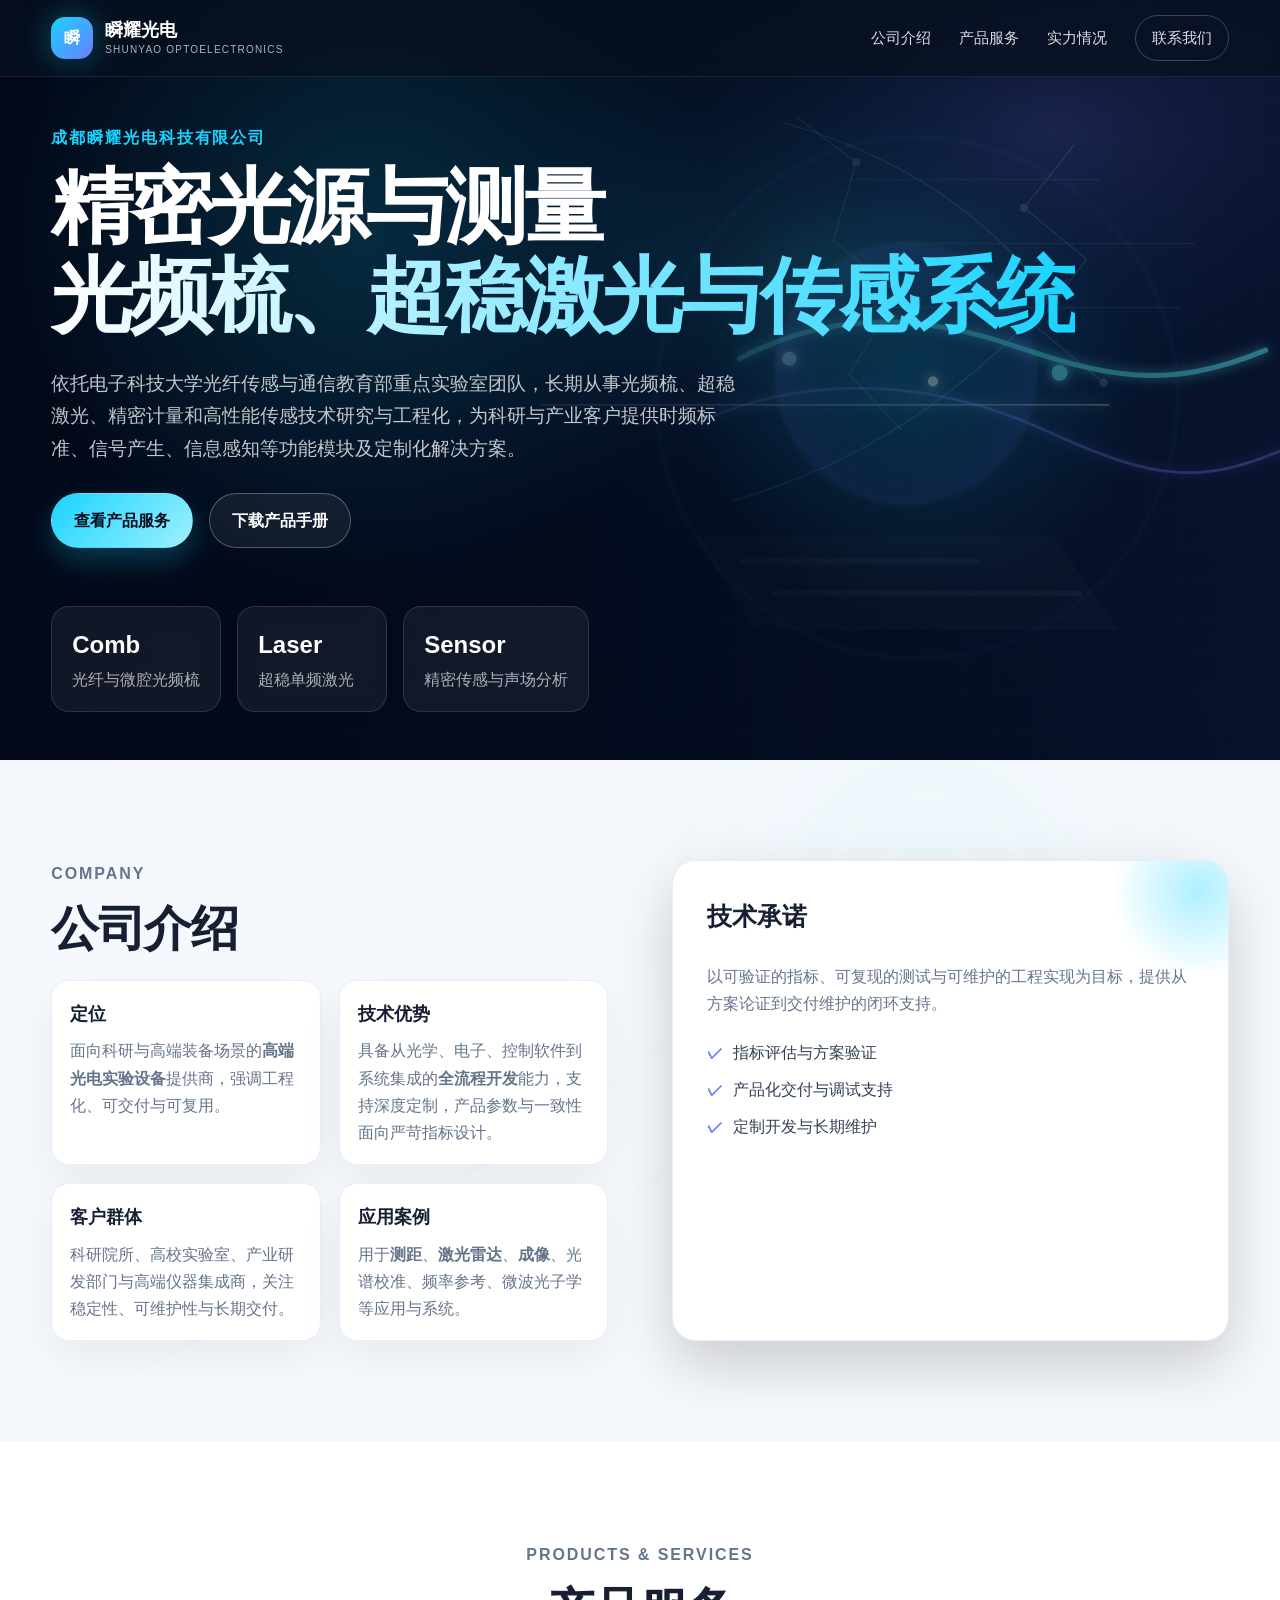
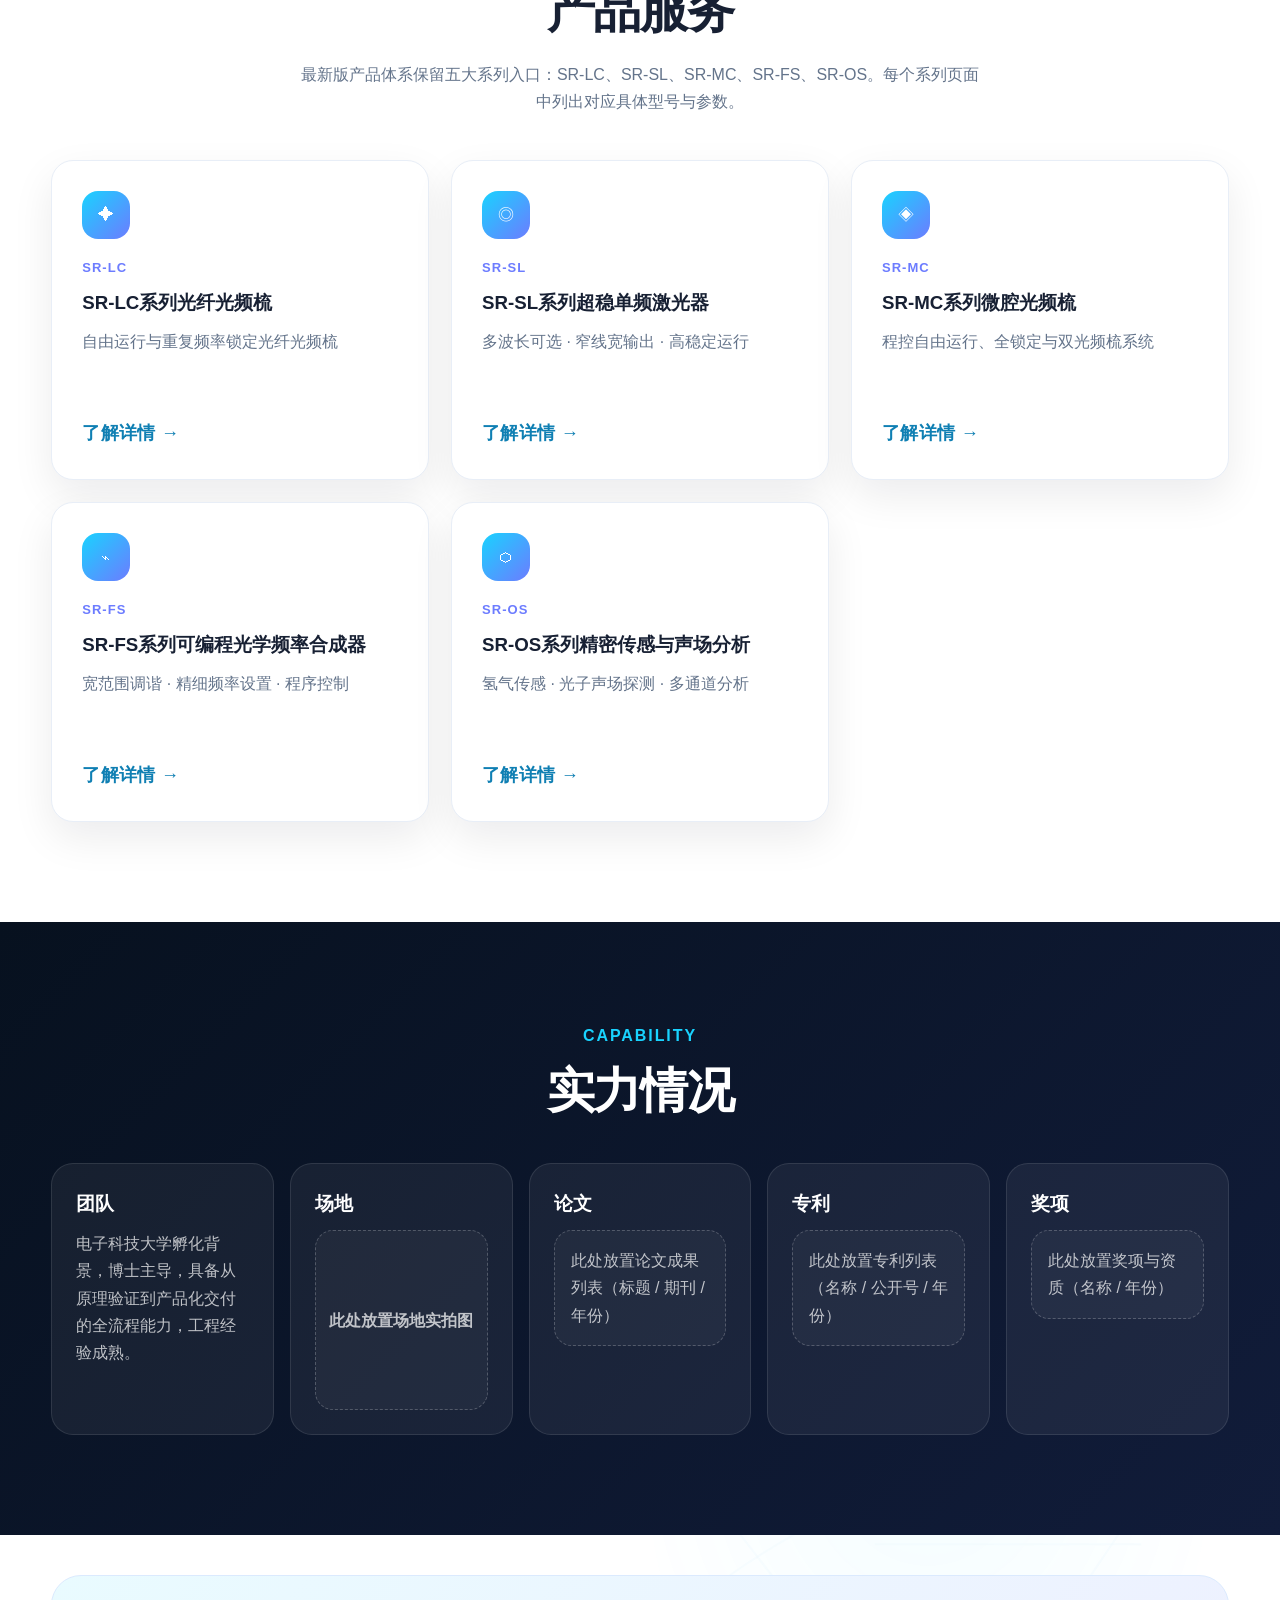
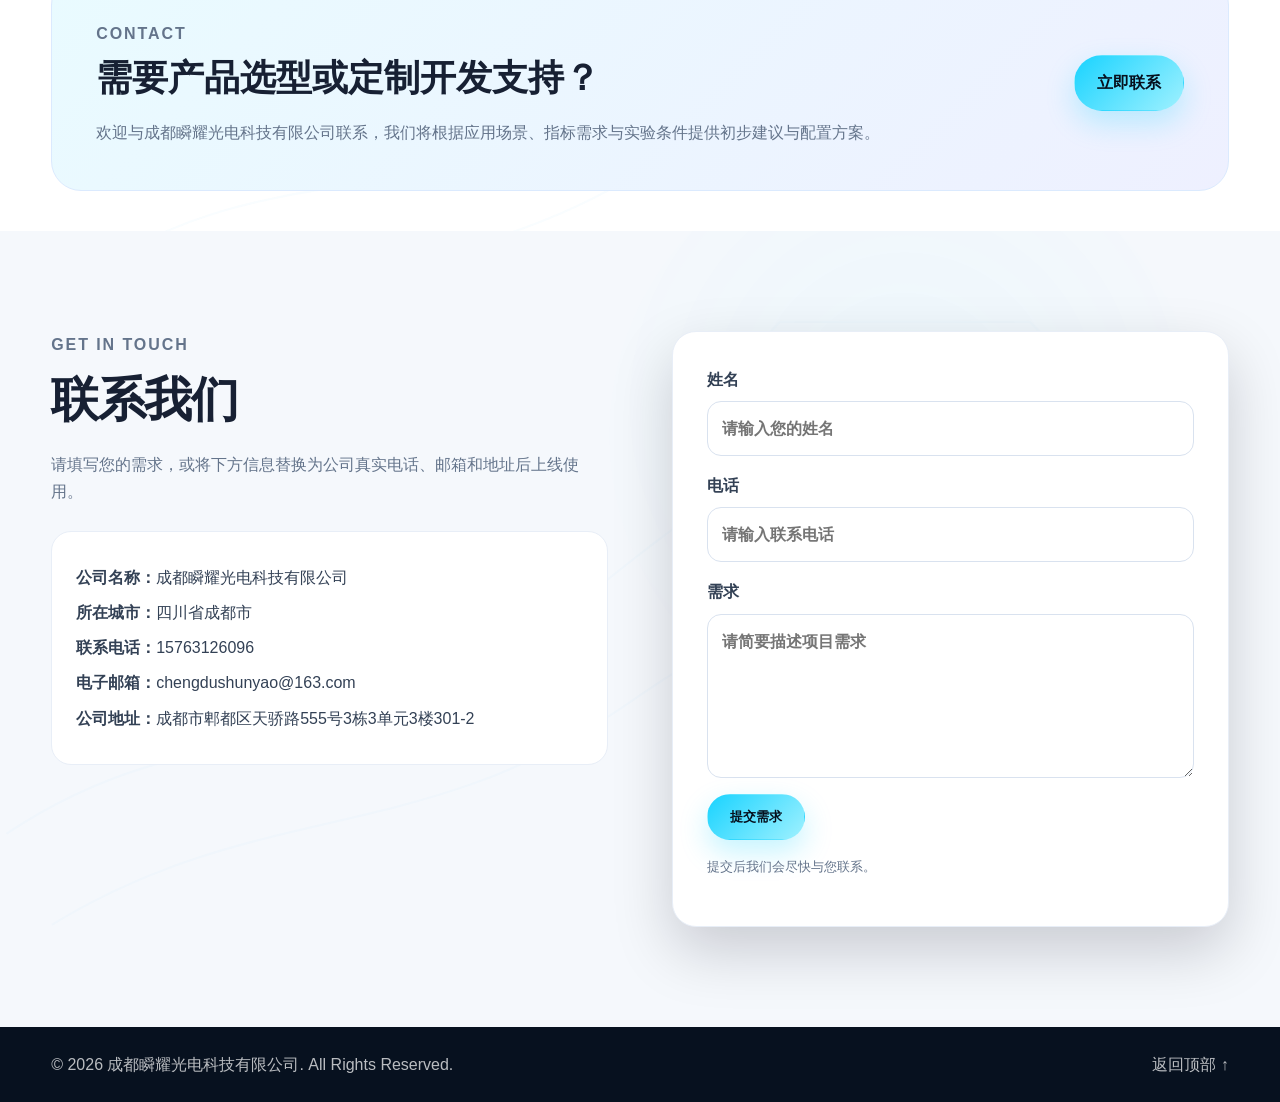
==== commit 5861b054: "Polish SR-LC product page" ====
--- a/index.html
+++ b/index.html
@@ -196,12 +196,14 @@
             <p><strong>公司地址：</strong>成都市郫都区天骄路555号3栋3单元3楼301-2</p>
           </div>
         </div>
-        <form class="contact-form" onsubmit="return handleSubmit(event)">
+        <form class="contact-form" name="contact" method="POST" data-netlify="true" netlify-honeypot="bot-field" onsubmit="return handleSubmit(event)">
+          <input type="hidden" name="form-name" value="contact">
+          <p class="hidden"><label>请勿填写<input name="bot-field"></label></p>
           <label>姓名<input type="text" name="name" placeholder="请输入您的姓名" required></label>
           <label>电话<input type="tel" name="phone" placeholder="请输入联系电话" required></label>
           <label>需求<textarea name="message" rows="5" placeholder="请简要描述项目需求"></textarea></label>
           <button class="btn primary" type="submit">提交需求</button>
-          <p class="form-note" id="formNote">表单为前端演示，正式上线可接入邮箱、CRM 或服务器接口。</p>
+          <p class="form-note" id="formNote">提交后我们会尽快与您联系。</p>
         </form>
       </div>
     </section>
--- a/styles.css
+++ b/styles.css
@@ -23,7 +23,7 @@
 .brand-text{display:flex;flex-direction:column;line-height:1.1}.brand-text small{font-size:10px;letter-spacing:.12em;opacity:.68;margin-top:4px}.brand-text strong{font-size:18px}
 .nav-links{display:flex;align-items:center;gap:28px;color:rgba(255,255,255,.86);font-size:15px}.nav-links a:hover{color:#fff}.nav-cta{padding:9px 16px;border:1px solid rgba(255,255,255,.22);border-radius:999px}.nav-toggle{display:none;background:none;border:0;color:#fff;font-size:28px}
 .hero{position:relative;min-height:760px;display:flex;align-items:center;overflow:hidden;background:radial-gradient(circle at 70% 20%,rgba(25,211,255,.23),transparent 32%),linear-gradient(135deg,#06101e,#0b1730 55%,#101a38);color:#fff}.hero-bg:before,.hero-bg:after{content:"";position:absolute;border-radius:999px;filter:blur(2px);opacity:.75}.hero-bg:before{width:520px;height:520px;right:8%;top:18%;background:radial-gradient(circle,rgba(25,211,255,.22),transparent 62%);border:1px solid rgba(25,211,255,.24)}.hero-bg:after{width:260px;height:260px;right:19%;top:32%;border:1px solid rgba(255,255,255,.12);box-shadow:0 0 80px rgba(108,124,255,.25) inset}.hero-content{position:relative;padding-top:76px}.eyebrow,.section-kicker{margin:0 0 12px;color:var(--primary);font-weight:700;letter-spacing:.12em;text-transform:uppercase}.hero h1{margin:0;font-size:clamp(44px,7vw,82px);line-height:1.08;letter-spacing:-.04em}.hero h1 span{background:linear-gradient(90deg,#fff,var(--primary));-webkit-background-clip:text;background-clip:text;color:transparent}.hero-copy{max-width:690px;margin:28px 0;color:rgba(255,255,255,.76);font-size:19px}.hero-actions{display:flex;gap:16px;flex-wrap:wrap}.btn{display:inline-flex;align-items:center;justify-content:center;border-radius:999px;padding:13px 22px;font-weight:700;border:1px solid transparent;cursor:pointer;transition:.2s}.btn:hover{transform:translateY(-2px)}.btn.primary{color:#06101e;background:linear-gradient(135deg,var(--primary),#9ff1ff);box-shadow:0 12px 28px rgba(25,211,255,.25)}.btn.ghost{color:#fff;border-color:rgba(255,255,255,.28);background:rgba(255,255,255,.06)}.stats{display:flex;gap:16px;margin-top:58px;flex-wrap:wrap}.stats div{min-width:150px;padding:18px 20px;border:1px solid rgba(255,255,255,.12);border-radius:18px;background:rgba(255,255,255,.06);backdrop-filter:blur(12px)}.stats strong{display:block;font-size:24px}.stats span{color:rgba(255,255,255,.66)}
-.section{padding:100px 0}.grid-2{display:grid;grid-template-columns:1fr 1fr;gap:64px}.align-center{align-items:center}.section h2{font-size:clamp(30px,4vw,48px);line-height:1.18;margin:0 0 22px;letter-spacing:-.03em}.section p{color:var(--muted);margin:0 0 14px}.about{background:var(--light)}.about-card,.process-card,.contact-form{position:relative;padding:34px;border-radius:var(--radius);background:#fff;box-shadow:var(--shadow);border:1px solid #e8eef7}.about-card{overflow:hidden}.orb{position:absolute;width:180px;height:180px;right:-60px;top:-60px;border-radius:50%;background:radial-gradient(circle,var(--primary),transparent 68%);opacity:.35}.about-card h3,.process-card h3{margin-top:0;font-size:25px}.check-list{padding:0;margin:22px 0 0;list-style:none}.check-list li{margin:10px 0;color:#334155}.check-list li:before{content:"✓";color:var(--primary-2);font-weight:900;margin-right:10px}.section-head{text-align:center;max-width:680px;margin:0 auto 44px}.cards{display:grid;grid-template-columns:repeat(4,1fr);gap:22px}.card{padding:30px;border-radius:22px;background:#fff;border:1px solid #e8eef7;box-shadow:0 16px 42px rgba(2,8,23,.08);transition:.2s}.card:hover{transform:translateY(-8px);box-shadow:var(--shadow)}.icon{display:grid;place-items:center;width:48px;height:48px;border-radius:16px;margin-bottom:18px;color:#fff;background:linear-gradient(135deg,var(--primary),var(--primary-2))}.card h3{margin:0 0 10px}.card p{color:var(--muted);margin:0}.advantages{background:linear-gradient(135deg,#07111f,#111c3a);color:#fff}.section-head.light p{color:var(--primary)}.advantage-grid{display:grid;grid-template-columns:repeat(4,1fr);gap:18px}.advantage-item{padding:28px;border-radius:22px;background:rgba(255,255,255,.06);border:1px solid rgba(255,255,255,.1)}.advantage-item strong{color:var(--primary);font-size:28px}.advantage-item h3{margin:12px 0 8px}.advantage-item p{color:rgba(255,255,255,.67);margin:0}.tag-cloud{display:flex;gap:12px;flex-wrap:wrap;margin-top:28px}.tag-cloud span{padding:10px 16px;border-radius:999px;background:#eef6ff;color:#245;box-shadow:inset 0 0 0 1px #dbeafe}.process-card ol{padding-left:22px;margin:0}.process-card li{margin:14px 0;color:var(--muted)}.process-card span{display:block;color:var(--text);font-weight:800}.cta-section{padding:40px 0}.cta-box{display:flex;align-items:center;justify-content:space-between;gap:22px;padding:44px;border-radius:30px;background:linear-gradient(135deg,#e9fbff,#eef0ff);border:1px solid #dbeafe}.cta-box h2{font-size:36px;margin:0 0 10px}.cta-box p{margin:0;color:var(--muted)}.contact{background:var(--light)}.contact-list{margin-top:26px;padding:24px;border-radius:20px;background:#fff;border:1px solid #e8eef7}.contact-list p{margin:8px 0;color:#334155}.contact-form{display:grid;gap:16px}.contact-form label{display:grid;gap:8px;font-weight:700;color:#334155}.contact-form input,.contact-form textarea{width:100%;border:1px solid #d9e2ef;border-radius:14px;padding:13px 14px;font:inherit;outline:none}.contact-form input:focus,.contact-form textarea:focus{border-color:var(--primary);box-shadow:0 0 0 4px rgba(25,211,255,.12)}.contact-form .btn{width:max-content}.form-note{font-size:13px;color:var(--muted)!important}.site-footer{background:#07111f;color:rgba(255,255,255,.72);padding:24px 0}.footer-inner{display:flex;justify-content:space-between;gap:16px;align-items:center}.footer-inner p{margin:0}
+.section{padding:100px 0}.grid-2{display:grid;grid-template-columns:1fr 1fr;gap:64px}.align-center{align-items:center}.section h2{font-size:clamp(30px,4vw,48px);line-height:1.18;margin:0 0 22px;letter-spacing:-.03em}.section p{color:var(--muted);margin:0 0 14px}.about{background:var(--light)}.about-card,.process-card,.contact-form{position:relative;padding:34px;border-radius:var(--radius);background:#fff;box-shadow:var(--shadow);border:1px solid #e8eef7}.about-card{overflow:hidden}.orb{position:absolute;width:180px;height:180px;right:-60px;top:-60px;border-radius:50%;background:radial-gradient(circle,var(--primary),transparent 68%);opacity:.35}.about-card h3,.process-card h3{margin-top:0;font-size:25px}.check-list{padding:0;margin:22px 0 0;list-style:none}.check-list li{margin:10px 0;color:#334155}.check-list li:before{content:"✓";color:var(--primary-2);font-weight:900;margin-right:10px}.section-head{text-align:center;max-width:680px;margin:0 auto 44px}.cards{display:grid;grid-template-columns:repeat(4,1fr);gap:22px}.card{padding:30px;border-radius:22px;background:#fff;border:1px solid #e8eef7;box-shadow:0 16px 42px rgba(2,8,23,.08);transition:.2s}.card:hover{transform:translateY(-8px);box-shadow:var(--shadow)}.icon{display:grid;place-items:center;width:48px;height:48px;border-radius:16px;margin-bottom:18px;color:#fff;background:linear-gradient(135deg,var(--primary),var(--primary-2))}.card h3{margin:0 0 10px}.card p{color:var(--muted);margin:0}.advantages{background:linear-gradient(135deg,#07111f,#111c3a);color:#fff}.section-head.light p{color:var(--primary)}.advantage-grid{display:grid;grid-template-columns:repeat(4,1fr);gap:18px}.advantage-item{padding:28px;border-radius:22px;background:rgba(255,255,255,.06);border:1px solid rgba(255,255,255,.1)}.advantage-item strong{color:var(--primary);font-size:28px}.advantage-item h3{margin:12px 0 8px}.advantage-item p{color:rgba(255,255,255,.67);margin:0}.tag-cloud{display:flex;gap:12px;flex-wrap:wrap;margin-top:28px}.tag-cloud span{padding:10px 16px;border-radius:999px;background:#eef6ff;color:#245;box-shadow:inset 0 0 0 1px #dbeafe}.process-card ol{padding-left:22px;margin:0}.process-card li{margin:14px 0;color:var(--muted)}.process-card span{display:block;color:var(--text);font-weight:800}.cta-section{padding:40px 0}.cta-box{display:flex;align-items:center;justify-content:space-between;gap:22px;padding:44px;border-radius:30px;background:linear-gradient(135deg,#e9fbff,#eef0ff);border:1px solid #dbeafe}.cta-box h2{font-size:36px;margin:0 0 10px}.cta-box p{margin:0;color:var(--muted)}.contact{background:var(--light)}.contact-list{margin-top:26px;padding:24px;border-radius:20px;background:#fff;border:1px solid #e8eef7}.contact-list p{margin:8px 0;color:#334155}.contact-form{display:grid;gap:16px}.contact-form label{display:grid;gap:8px;font-weight:700;color:#334155}.contact-form input,.contact-form textarea{width:100%;border:1px solid #d9e2ef;border-radius:14px;padding:13px 14px;font:inherit;outline:none}.contact-form input:focus,.contact-form textarea:focus{border-color:var(--primary);box-shadow:0 0 0 4px rgba(25,211,255,.12)}.contact-form .btn{width:max-content}.contact-form .btn:disabled{cursor:not-allowed;opacity:.72;transform:none}.form-note{font-size:13px;color:var(--muted)!important}.hidden{display:none!important}.site-footer{background:#07111f;color:rgba(255,255,255,.72);padding:24px 0}.footer-inner{display:flex;justify-content:space-between;gap:16px;align-items:center}.footer-inner p{margin:0}
 @media (max-width: 900px){.nav-toggle{display:block}.nav-links{position:absolute;top:76px;left:4%;right:4%;display:none;flex-direction:column;align-items:stretch;gap:0;padding:12px;border-radius:18px;background:rgba(7,17,31,.96);border:1px solid rgba(255,255,255,.12)}.nav-links.open{display:flex}.nav-links a{padding:12px 14px}.grid-2,.cards,.advantage-grid{grid-template-columns:1fr}.hero{min-height:720px}.cards{gap:16px}.cta-box,.footer-inner{flex-direction:column;align-items:flex-start}.section{padding:76px 0}}
 @media (min-width:901px) and (max-width:1100px){.cards,.advantage-grid{grid-template-columns:repeat(2,1fr)}}
 
@@ -463,6 +463,16 @@
   margin:0;
   color:#64748b;
 }
+.series-shape-cards{
+  grid-template-columns:repeat(2,minmax(0,1fr));
+  align-items:stretch;
+}
+.series-shape-cards .catalog-card{
+  aspect-ratio:1/1;
+  display:flex;
+  flex-direction:column;
+  justify-content:flex-start;
+}
 .shape-showcase,
 .graph-placeholder{
   min-height:320px;
@@ -486,6 +496,42 @@
     linear-gradient(90deg,rgba(255,255,255,.08),transparent),
     repeating-linear-gradient(90deg,rgba(255,255,255,.05) 0 1px,transparent 1px 18px);
 }
+.product-photo-showcase{
+  display:flex;
+  align-items:center;
+  justify-content:center;
+  min-height:420px;
+  padding:58px 38px 70px;
+}
+.product-photo-showcase::before{
+  display:none;
+}
+.product-photo-pair{
+  position:relative;
+  z-index:1;
+  display:grid;
+  grid-template-columns:1fr 1fr;
+  align-items:end;
+  gap:22px;
+  width:100%;
+}
+.product-photo-pair figure{
+  margin:0;
+  display:grid;
+  gap:12px;
+  justify-items:center;
+}
+.product-photo-pair img{
+  width:100%;
+  max-height:280px;
+  object-fit:contain;
+  filter:drop-shadow(0 28px 34px rgba(0,0,0,.42));
+}
+.product-photo-pair figcaption{
+  color:rgba(255,255,255,.8);
+  font-weight:900;
+  letter-spacing:.08em;
+}
 .shape-device{
   position:absolute;
   left:50%;
@@ -653,6 +699,10 @@
 @media (max-width:900px){
   .catalog-layout,.graph-placeholder{grid-template-columns:1fr}
   .catalog-card-grid,.application-grid,.series-product-grid,.series-columns{grid-template-columns:1fr}
+  .series-shape-cards .catalog-card{aspect-ratio:auto;min-height:210px}
+  .product-photo-showcase{min-height:520px;padding:46px 26px 72px}
+  .product-photo-pair{grid-template-columns:1fr;gap:18px}
+  .product-photo-pair img{max-height:190px}
   .catalog-section{scroll-margin-top:140px;padding:68px 0}
   .contact-panel{flex-direction:column;align-items:flex-start}
   .product-tabs a{min-width:96px}
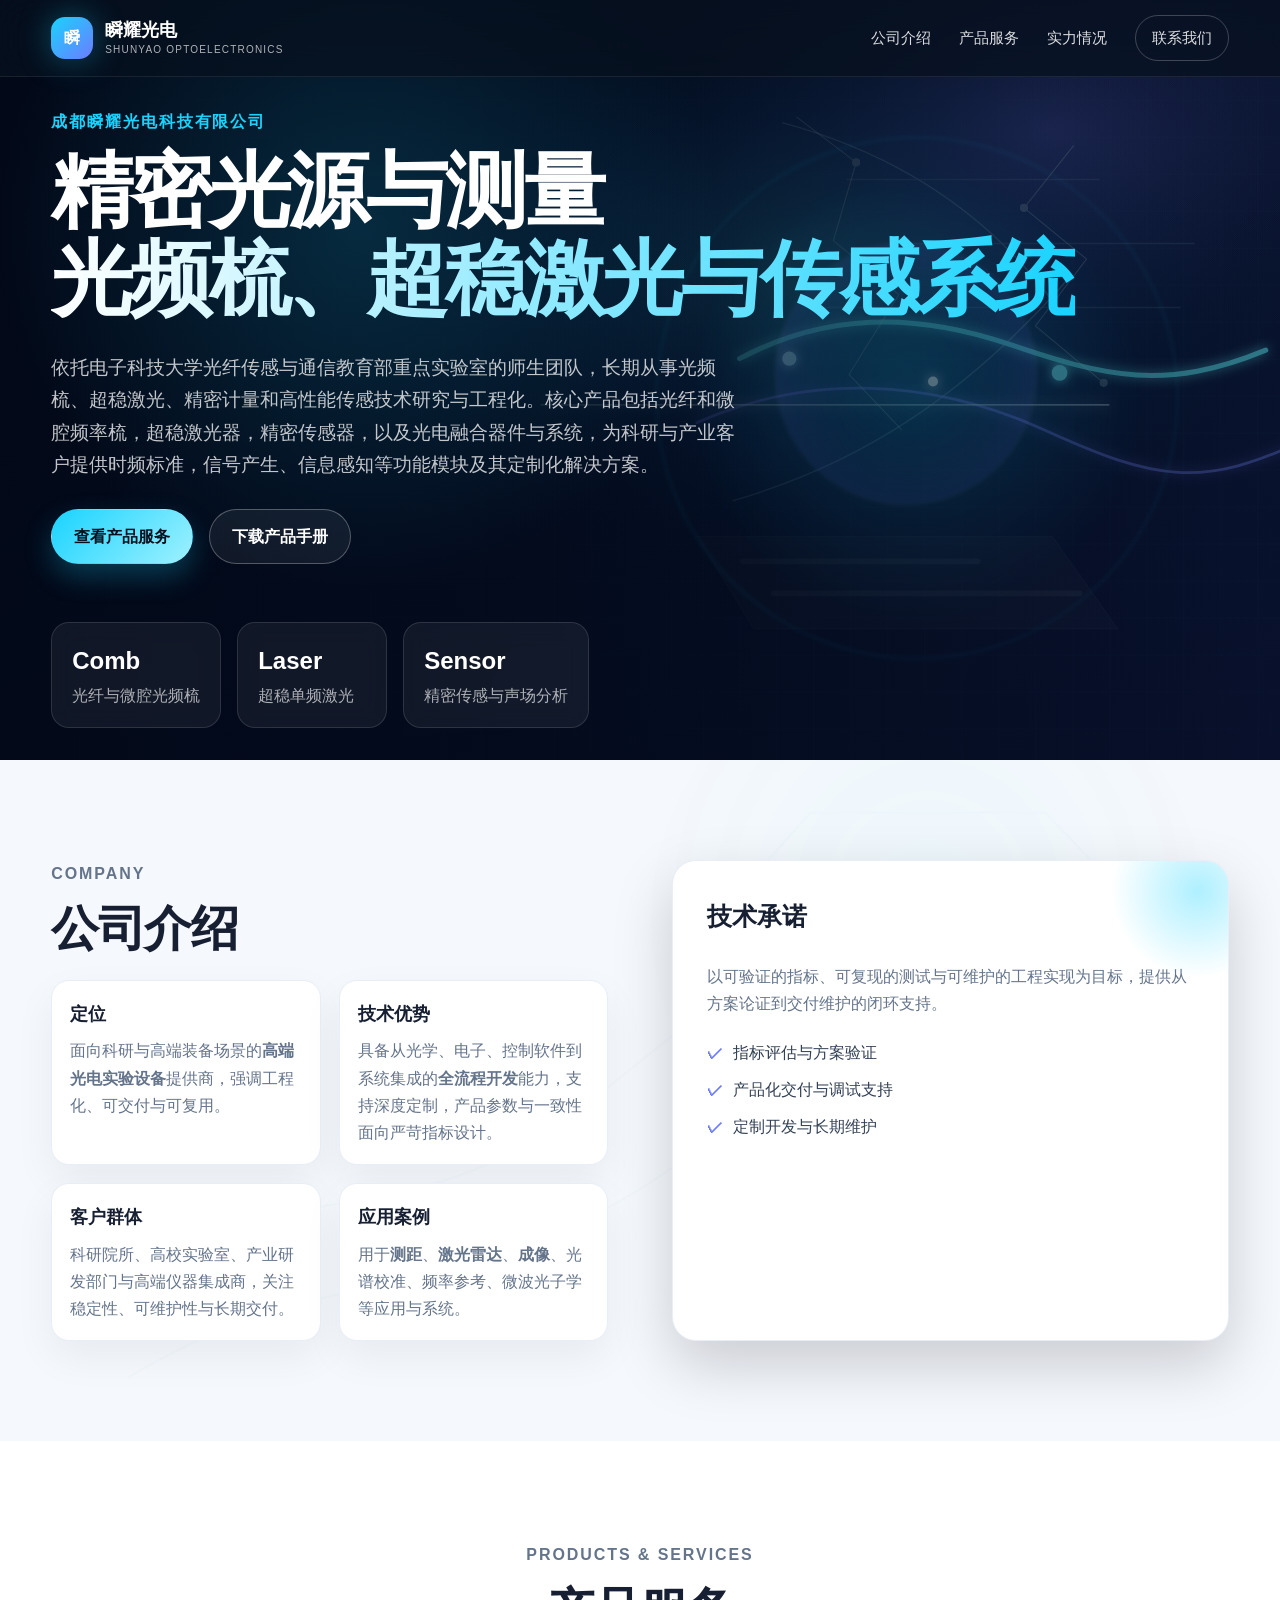
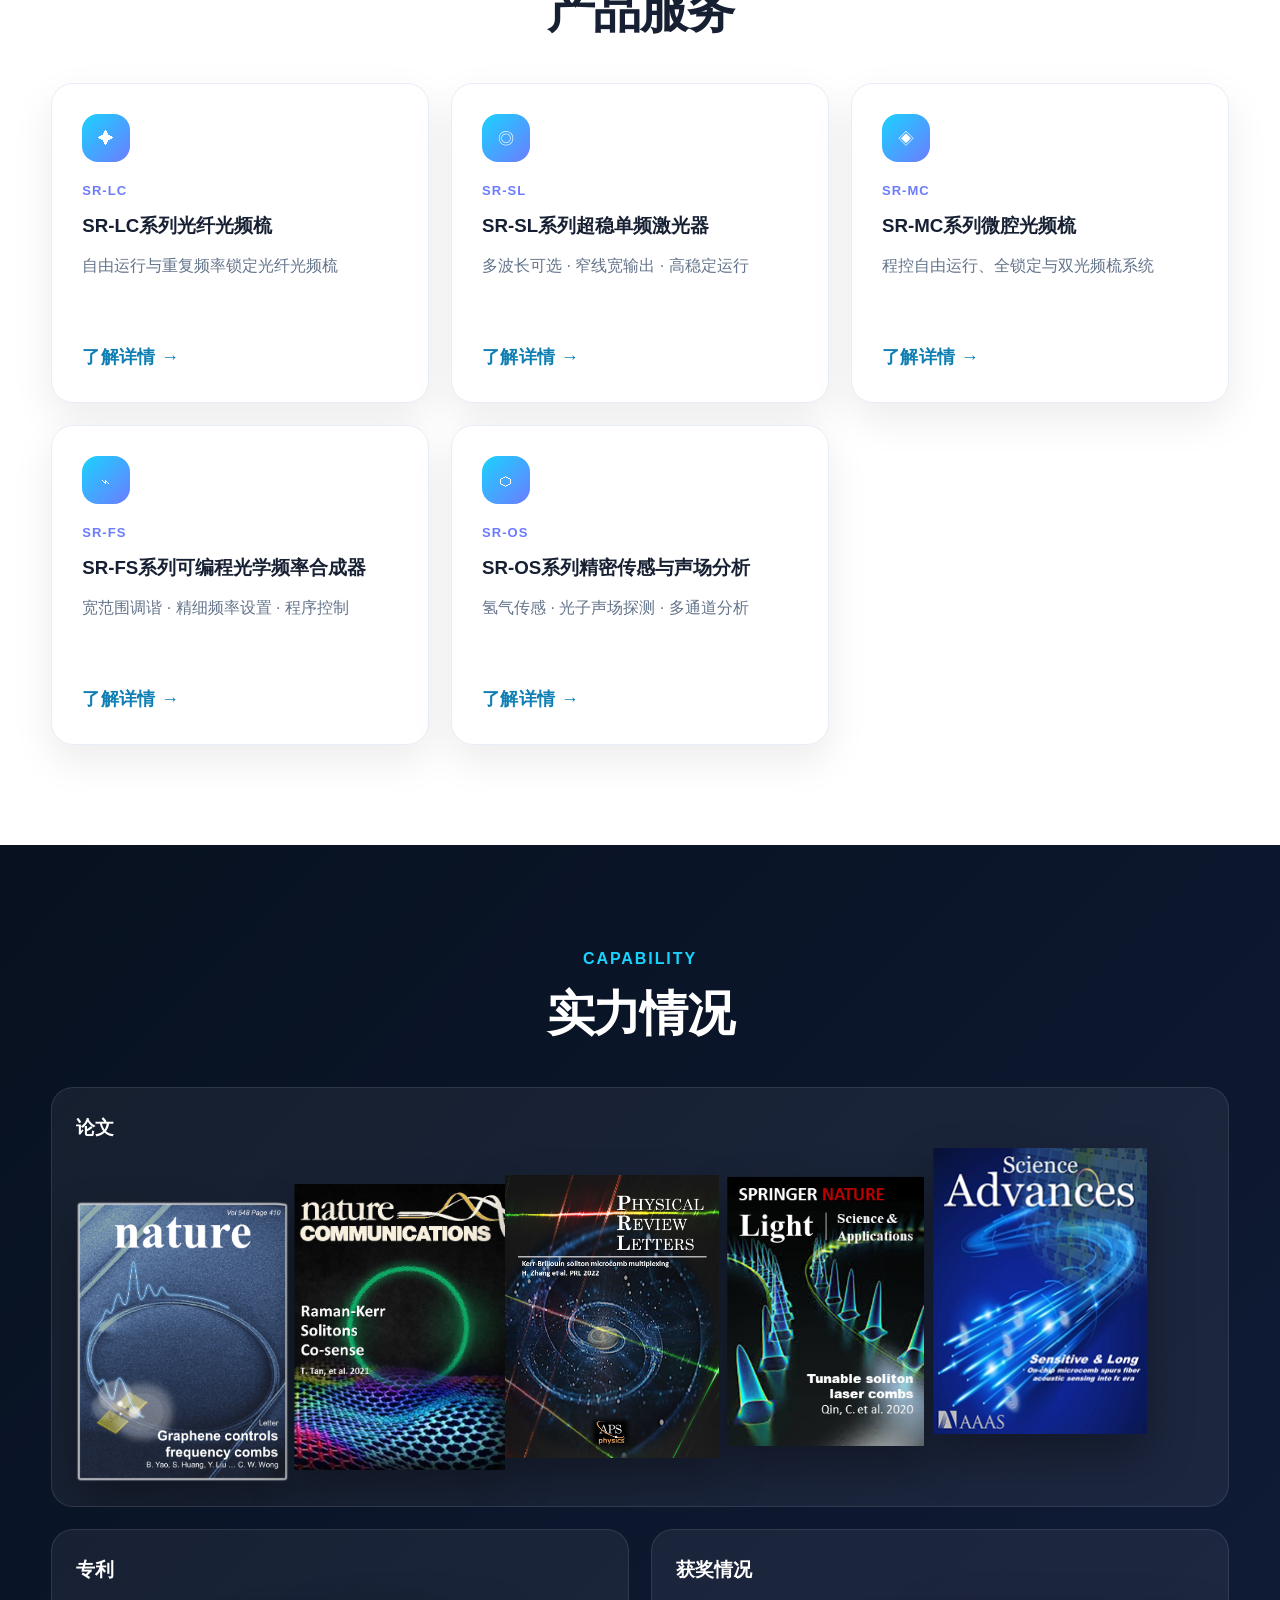
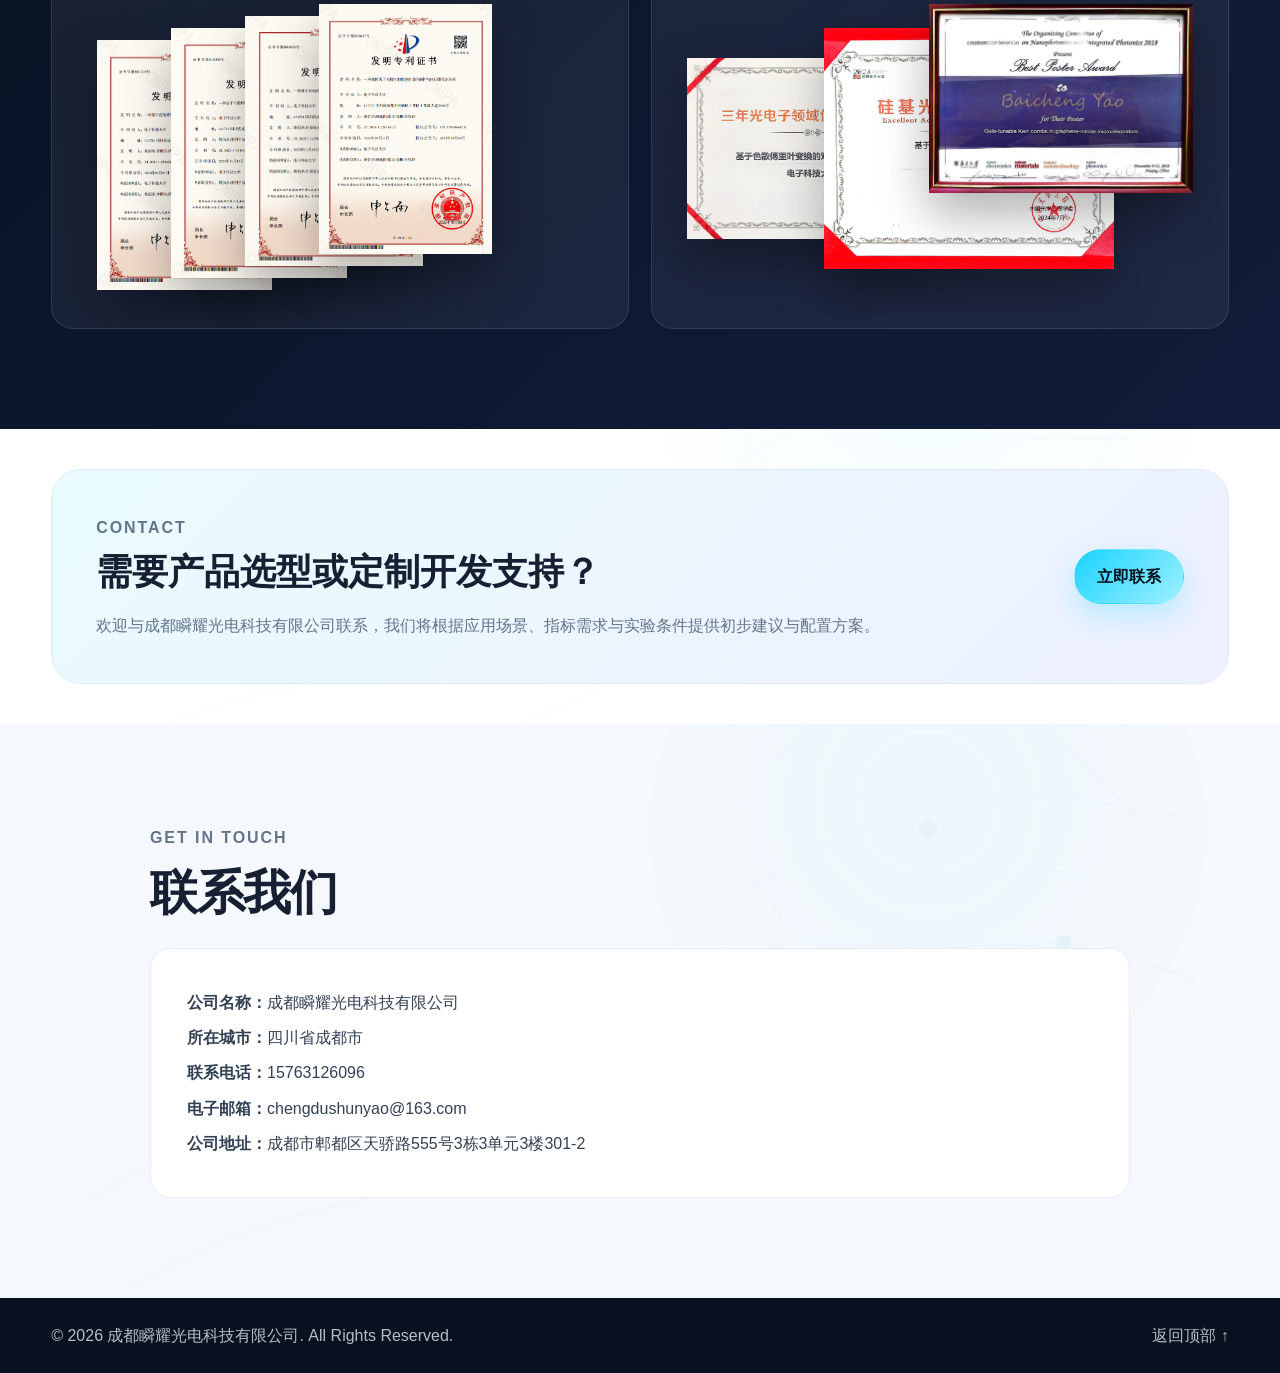
==== commit 58e634fc: "Update homepage content and strength visuals" ====
--- a/index.html
+++ b/index.html
@@ -4,7 +4,7 @@
   <meta charset="utf-8" />
   <meta name="viewport" content="width=device-width, initial-scale=1" />
   <title>成都瞬耀光电科技有限公司｜精密光源与测量解决方案</title>
-  <meta name="description" content="成都瞬耀光电科技有限公司依托电子科技大学光纤传感与通信教育部重点实验室团队，提供光纤和微腔光频梳、超稳激光器、光学频率合成器、精密传感器及光电融合系统。" />
+  <meta name="description" content="成都瞬耀光电科技有限公司依托电子科技大学光纤传感与通信教育部重点实验室的师生团队，提供光纤和微腔频率梳、超稳激光器、精密传感器及光电融合器件与系统。" />
   <link rel="preconnect" href="https://fonts.googleapis.com">
   <link rel="preconnect" href="https://fonts.gstatic.com" crossorigin>
   <link rel="stylesheet" href="styles.css" />
@@ -35,7 +35,7 @@
       <div class="container hero-content">
         <p class="eyebrow">成都瞬耀光电科技有限公司</p>
         <h1>精密光源与测量<br><span>光频梳、超稳激光与传感系统</span></h1>
-        <p class="hero-copy">依托电子科技大学光纤传感与通信教育部重点实验室团队，长期从事光频梳、超稳激光、精密计量和高性能传感技术研究与工程化，为科研与产业客户提供时频标准、信号产生、信息感知等功能模块及定制化解决方案。</p>
+        <p class="hero-copy">依托电子科技大学光纤传感与通信教育部重点实验室的师生团队，长期从事光频梳、超稳激光、精密计量和高性能传感技术研究与工程化。核心产品包括光纤和微腔频率梳，超稳激光器，精密传感器，以及光电融合器件与系统，为科研与产业客户提供时频标准，信号产生、信息感知等功能模块及其定制化解决方案。</p>
         <div class="hero-actions">
           <a class="btn primary" href="#products">查看产品服务</a>
           <a class="btn ghost" href="assets/manuals/shunyao-product-catalogue.pdf" download>下载产品手册</a>
@@ -90,7 +90,6 @@
         <div class="section-head">
           <p class="section-kicker">Products &amp; Services</p>
           <h2>产品服务</h2>
-          <p>最新版产品体系保留五大系列入口：SR-LC、SR-SL、SR-MC、SR-FS、SR-OS。每个系列页面中列出对应具体型号与参数。</p>
         </div>
         <div class="cards product-cards">
           <a class="card product-card" href="product-fiber-comb.html" aria-label="了解SR-LC系列光纤光频梳详情">
@@ -138,35 +137,34 @@
           <p class="section-kicker">Capability</p>
           <h2>实力情况</h2>
         </div>
-        <div class="strength-grid">
-          <div class="strength-item">
-            <h3>团队</h3>
-            <p>电子科技大学孵化背景，博士主导，具备从原理验证到产品化交付的全流程能力，工程经验成熟。</p>
-          </div>
-          <div class="strength-item">
-            <h3>场地</h3>
-            <div class="placeholder-media" role="img" aria-label="场地实拍图占位区域">
-              <span>此处放置场地实拍图</span>
-            </div>
-          </div>
-          <div class="strength-item">
+        <div class="strength-showcase">
+          <article class="strength-item strength-paper">
             <h3>论文</h3>
-            <div class="placeholder-list" aria-label="论文成果占位区域">
-              <p>此处放置论文成果列表（标题 / 期刊 / 年份）</p>
-            </div>
-          </div>
-          <div class="strength-item">
+            <div class="paper-stack" aria-label="论文成果阶梯状排布图">
+              <img src="assets/strength/paper-01.png" alt="论文成果图1">
+              <img src="assets/strength/paper-02.png" alt="论文成果图2">
+              <img src="assets/strength/paper-03.png" alt="论文成果图3">
+              <img src="assets/strength/paper-04.png" alt="论文成果图4">
+              <img src="assets/strength/paper-05.png" alt="论文成果图5">
+            </div>
+          </article>
+          <article class="strength-item">
             <h3>专利</h3>
-            <div class="placeholder-list" aria-label="专利占位区域">
-              <p>此处放置专利列表（名称 / 公开号 / 年份）</p>
-            </div>
-          </div>
-          <div class="strength-item">
-            <h3>奖项</h3>
-            <div class="placeholder-list" aria-label="奖项占位区域">
-              <p>此处放置奖项与资质（名称 / 年份）</p>
-            </div>
-          </div>
+            <div class="certificate-stack patent-stack" aria-label="专利叠放图">
+              <img src="assets/strength/patent-01.png" alt="专利证书图1">
+              <img src="assets/strength/patent-02.png" alt="专利证书图2">
+              <img src="assets/strength/patent-03.png" alt="专利证书图3">
+              <img src="assets/strength/patent-04.png" alt="专利证书图4">
+            </div>
+          </article>
+          <article class="strength-item">
+            <h3>获奖情况</h3>
+            <div class="certificate-stack award-stack" aria-label="获奖情况图">
+              <img src="assets/strength/award-01.png" alt="获奖证书图1">
+              <img src="assets/strength/award-02.png" alt="获奖证书图2">
+              <img src="assets/strength/award-03.png" alt="获奖证书图3">
+            </div>
+          </article>
         </div>
       </div>
     </section>
@@ -183,11 +181,10 @@
     </section>
 
     <section class="section contact" id="contact">
-      <div class="container grid-2">
+      <div class="container contact-single">
         <div>
           <p class="section-kicker">Get In Touch</p>
           <h2>联系我们</h2>
-          <p>请填写您的需求，或将下方信息替换为公司真实电话、邮箱和地址后上线使用。</p>
           <div class="contact-list">
             <p><strong>公司名称：</strong>成都瞬耀光电科技有限公司</p>
             <p><strong>所在城市：</strong>四川省成都市</p>
@@ -196,15 +193,6 @@
             <p><strong>公司地址：</strong>成都市郫都区天骄路555号3栋3单元3楼301-2</p>
           </div>
         </div>
-        <form class="contact-form" name="contact" method="POST" data-netlify="true" netlify-honeypot="bot-field" onsubmit="return handleSubmit(event)">
-          <input type="hidden" name="form-name" value="contact">
-          <p class="hidden"><label>请勿填写<input name="bot-field"></label></p>
-          <label>姓名<input type="text" name="name" placeholder="请输入您的姓名" required></label>
-          <label>电话<input type="tel" name="phone" placeholder="请输入联系电话" required></label>
-          <label>需求<textarea name="message" rows="5" placeholder="请简要描述项目需求"></textarea></label>
-          <button class="btn primary" type="submit">提交需求</button>
-          <p class="form-note" id="formNote">提交后我们会尽快与您联系。</p>
-        </form>
       </div>
     </section>
   </main>
--- a/styles.css
+++ b/styles.css
@@ -141,15 +141,30 @@
 .feature h3{margin:0 0 8px;font-size:18px}
 .feature p{margin:0;color:var(--muted)}
 
-.strength-grid{display:grid;grid-template-columns:repeat(5,1fr);gap:16px}
-.strength-item{padding:24px;border-radius:22px;background:rgba(255,255,255,.06);border:1px solid rgba(255,255,255,.10);transition:transform .25s ease,box-shadow .25s ease,border-color .25s ease,background .25s ease}
+.strength-showcase{display:grid;grid-template-columns:repeat(2,minmax(0,1fr));gap:22px}
+.strength-paper{grid-column:1/-1}
+.strength-item{padding:24px;border-radius:22px;background:rgba(255,255,255,.06);border:1px solid rgba(255,255,255,.10);transition:transform .25s ease,box-shadow .25s ease,border-color .25s ease,background .25s ease;overflow:hidden}
 .strength-item:hover{transform:translateY(-10px);border-color:rgba(25,211,255,.45);background:rgba(255,255,255,.10);box-shadow:0 26px 60px rgba(0,0,0,.28),0 0 34px rgba(25,211,255,.14)}
-.strength-item h3{margin:0 0 10px}
+.strength-item h3{margin:0 0 18px}
 .strength-item p{margin:0;color:rgba(255,255,255,.72)}
-.placeholder-media{height:180px;border-radius:18px;border:1px dashed rgba(255,255,255,.22);display:grid;place-items:center;background:rgba(255,255,255,.04)}
-.placeholder-media span{color:rgba(255,255,255,.72);font-weight:800}
-.placeholder-list{padding:16px;border-radius:18px;border:1px dashed rgba(255,255,255,.22);background:rgba(255,255,255,.04)}
-.placeholder-list p{margin:0;color:rgba(255,255,255,.72)}
+.paper-stack{position:relative;min-height:320px}
+.paper-stack img{position:absolute;bottom:0;width:19%;max-height:300px;object-fit:contain;filter:drop-shadow(0 22px 22px rgba(0,0,0,.32))}
+.paper-stack img:nth-child(1){left:0;bottom:0}
+.paper-stack img:nth-child(2){left:19%;bottom:12px}
+.paper-stack img:nth-child(3){left:38%;bottom:24px}
+.paper-stack img:nth-child(4){left:57%;bottom:36px}
+.paper-stack img:nth-child(5){left:76%;bottom:48px}
+.certificate-stack{position:relative;min-height:300px}
+.certificate-stack img{position:absolute;max-width:58%;max-height:250px;object-fit:contain;filter:drop-shadow(0 22px 24px rgba(0,0,0,.30))}
+.patent-stack img:nth-child(1){left:4%;top:36px}
+.patent-stack img:nth-child(2){left:18%;top:24px}
+.patent-stack img:nth-child(3){left:32%;top:12px}
+.patent-stack img:nth-child(4){left:46%;top:0}
+.award-stack img:nth-child(1){left:2%;top:54px;max-width:48%}
+.award-stack img:nth-child(2){left:28%;top:24px;max-width:55%}
+.award-stack img:nth-child(3){right:2%;top:0;max-width:50%}
+.contact-single{max-width:980px}
+.contact-single .contact-list{margin-top:26px;padding:32px 36px}
 
 /* Product pages extras */
 .download-row{display:flex;gap:12px;flex-wrap:wrap;margin-top:22px}
@@ -160,10 +175,13 @@
 
 @media (max-width:900px){
   .feature-list{grid-template-columns:1fr}
-  .strength-grid{grid-template-columns:1fr}
+  .strength-showcase{grid-template-columns:1fr}
+  .paper-stack{min-height:240px}
+  .certificate-stack{min-height:240px}
+  .contact-single .contact-list{padding:24px}
 }
 @media (min-width:901px) and (max-width:1100px){
-  .strength-grid{grid-template-columns:repeat(2,1fr)}
+  .paper-stack{min-height:280px}
 }
 
 /* Premium product detail pages */
@@ -435,6 +453,14 @@
   gap:42px;
   align-items:start;
 }
+.catalog-section#shape .catalog-layout{
+  align-items:stretch;
+}
+.shape-copy{
+  display:flex;
+  flex-direction:column;
+  justify-content:space-between;
+}
 .catalog-copy{
   display:grid;
   gap:16px;
@@ -466,12 +492,36 @@
 .series-shape-cards{
   grid-template-columns:repeat(2,minmax(0,1fr));
   align-items:stretch;
+  margin-top:auto;
 }
 .series-shape-cards .catalog-card{
   aspect-ratio:1/1;
   display:flex;
   flex-direction:column;
   justify-content:flex-start;
+}
+.series-shape-cards.one{
+  grid-template-columns:1fr;
+}
+.series-shape-cards.one .catalog-card{
+  aspect-ratio:auto;
+  min-height:180px;
+}
+.series-shape-cards.two{
+  grid-template-columns:repeat(2,minmax(0,1fr));
+}
+.series-shape-cards.three{
+  grid-template-columns:repeat(3,minmax(0,1fr));
+}
+.series-shape-cards.three .catalog-card{
+  padding:18px;
+}
+.series-shape-cards.three .catalog-card h3{
+  font-size:18px;
+}
+.series-shape-cards.three .catalog-card p{
+  font-size:14px;
+  line-height:1.75;
 }
 .shape-showcase,
 .graph-placeholder{
@@ -515,6 +565,14 @@
   gap:22px;
   width:100%;
 }
+.product-photo-pair.single{
+  grid-template-columns:1fr;
+  max-width:460px;
+}
+.product-photo-pair.trio{
+  grid-template-columns:repeat(3,minmax(0,1fr));
+  gap:14px;
+}
 .product-photo-pair figure{
   margin:0;
   display:grid;
@@ -526,6 +584,9 @@
   max-height:280px;
   object-fit:contain;
   filter:drop-shadow(0 28px 34px rgba(0,0,0,.42));
+}
+.product-photo-pair.trio img{
+  max-height:210px;
 }
 .product-photo-pair figcaption{
   color:rgba(255,255,255,.8);
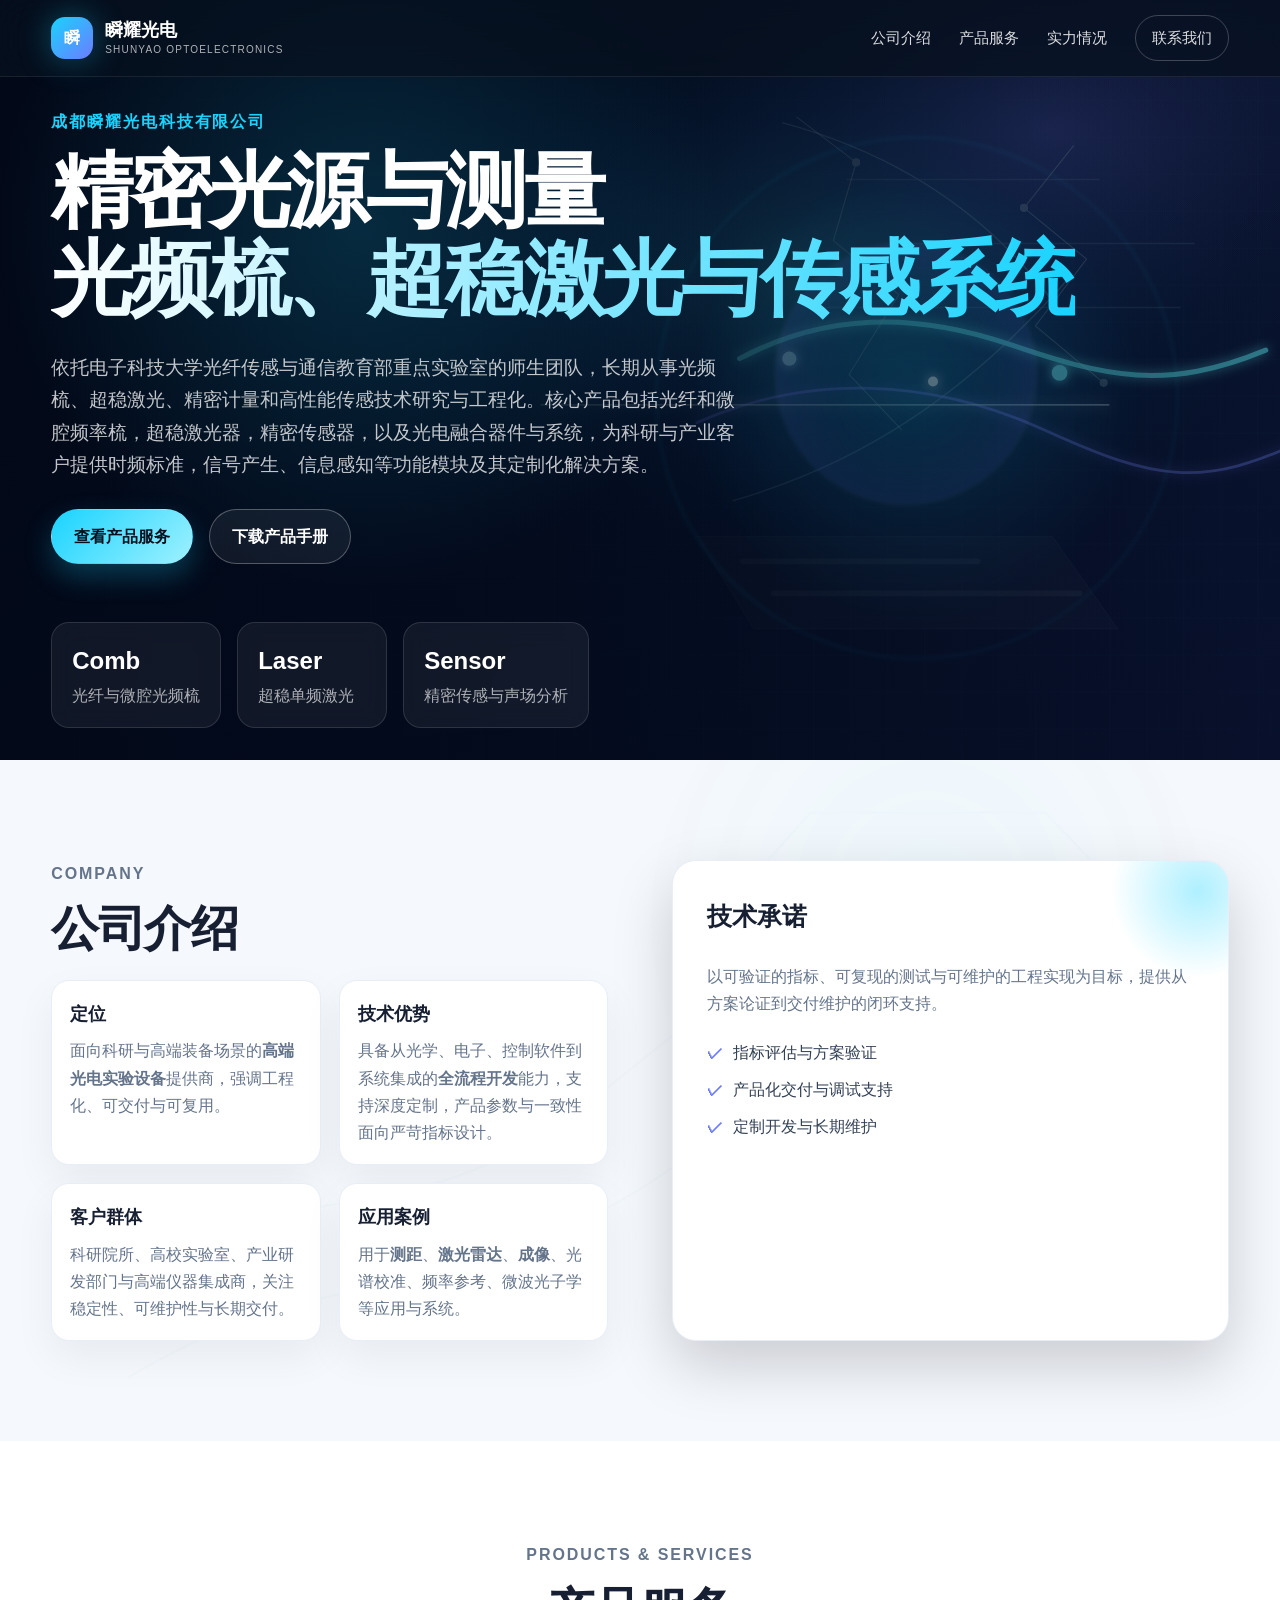
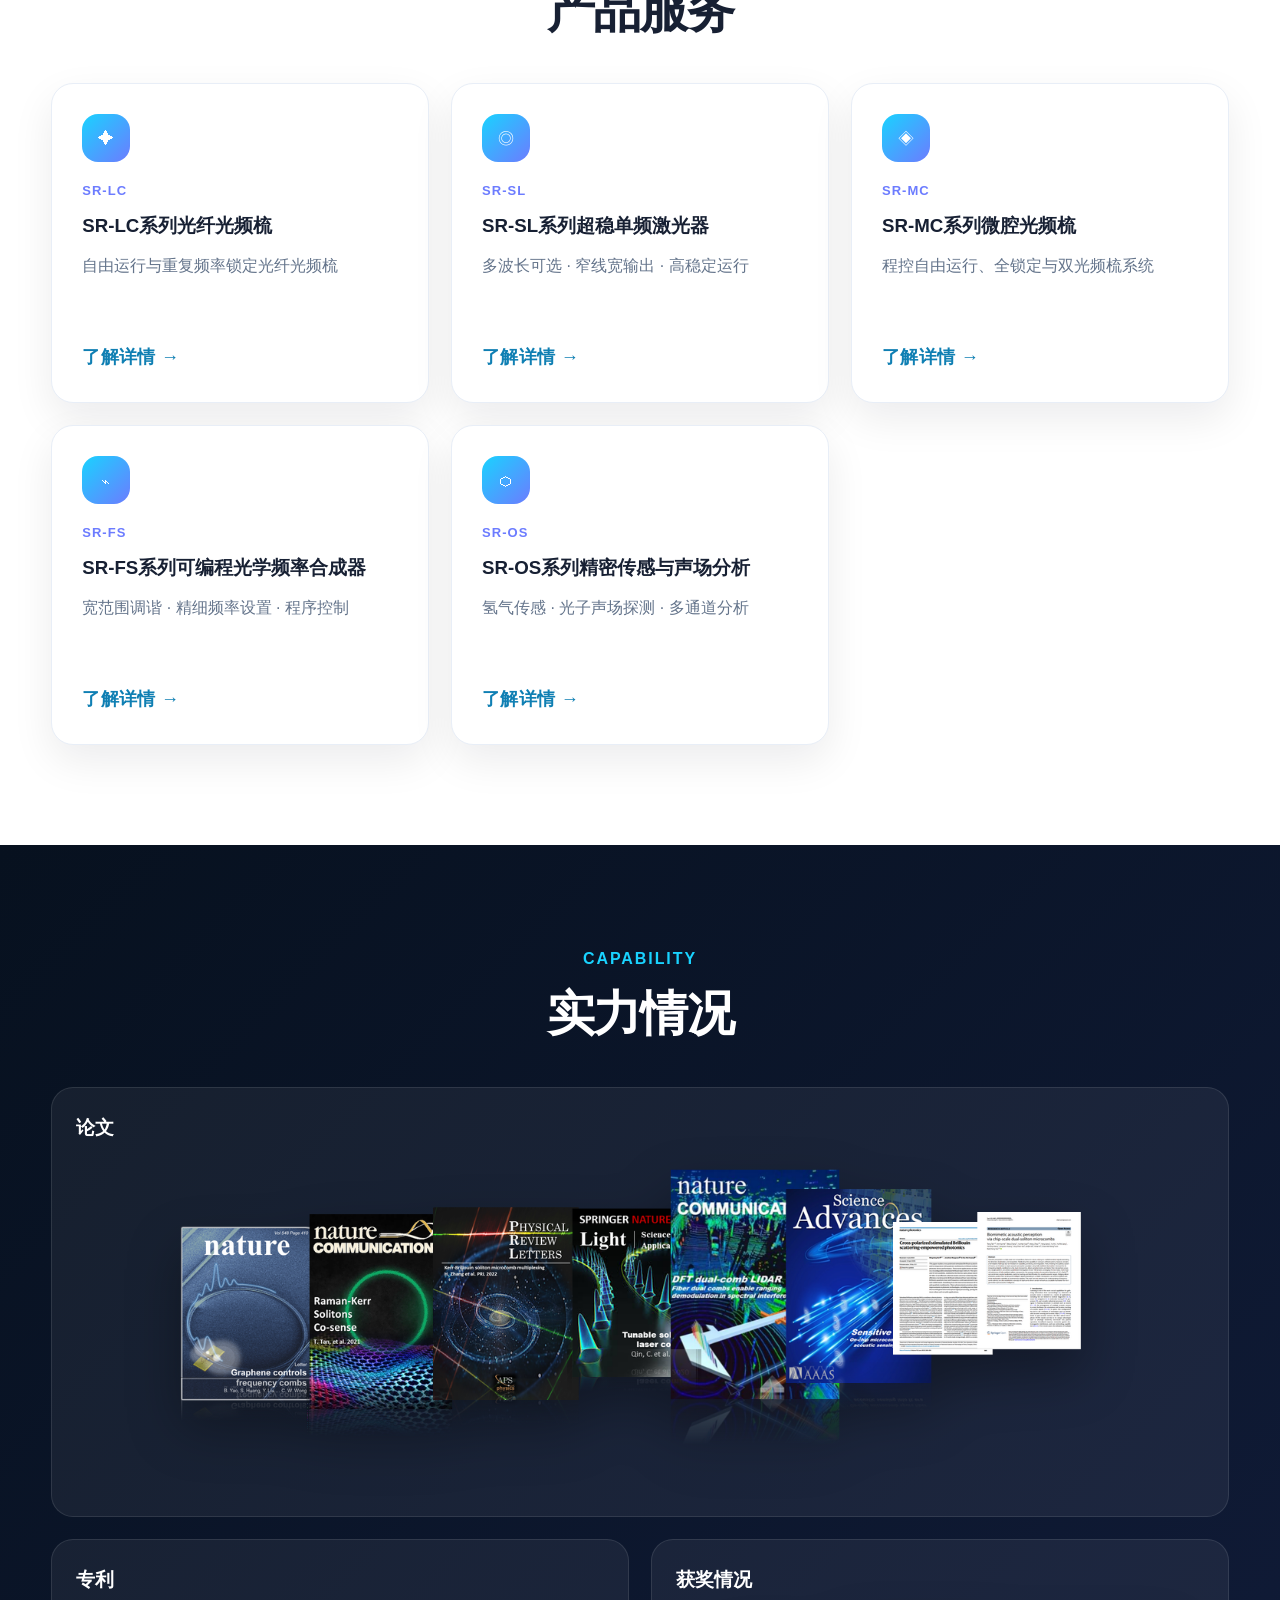
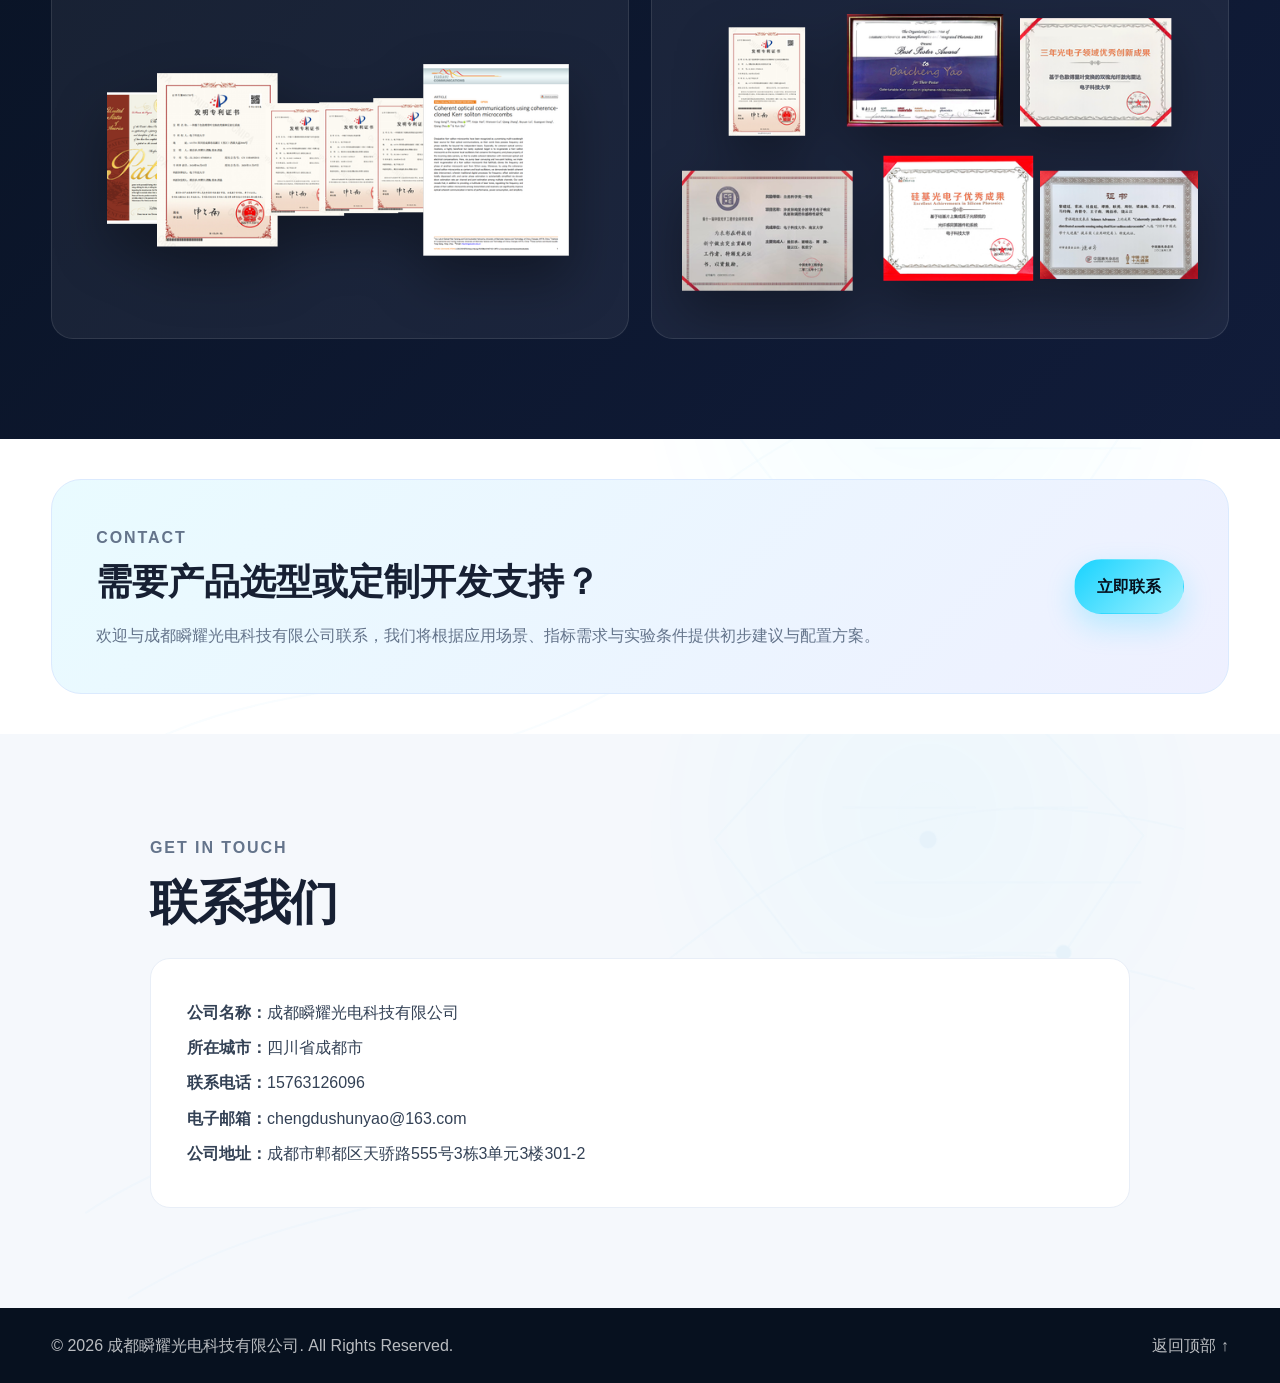
==== commit b05049ab: "Use composite strength visuals" ====
--- a/index.html
+++ b/index.html
@@ -140,30 +140,15 @@
         <div class="strength-showcase">
           <article class="strength-item strength-paper">
             <h3>论文</h3>
-            <div class="paper-stack" aria-label="论文成果阶梯状排布图">
-              <img src="assets/strength/paper-01.png" alt="论文成果图1">
-              <img src="assets/strength/paper-02.png" alt="论文成果图2">
-              <img src="assets/strength/paper-03.png" alt="论文成果图3">
-              <img src="assets/strength/paper-04.png" alt="论文成果图4">
-              <img src="assets/strength/paper-05.png" alt="论文成果图5">
-            </div>
+            <img class="strength-visual wide" src="assets/strength/papers-composite.png" alt="论文成果阶梯状排布图">
           </article>
           <article class="strength-item">
             <h3>专利</h3>
-            <div class="certificate-stack patent-stack" aria-label="专利叠放图">
-              <img src="assets/strength/patent-01.png" alt="专利证书图1">
-              <img src="assets/strength/patent-02.png" alt="专利证书图2">
-              <img src="assets/strength/patent-03.png" alt="专利证书图3">
-              <img src="assets/strength/patent-04.png" alt="专利证书图4">
-            </div>
+            <img class="strength-visual" src="assets/strength/patents-composite.png" alt="专利叠放图">
           </article>
           <article class="strength-item">
             <h3>获奖情况</h3>
-            <div class="certificate-stack award-stack" aria-label="获奖情况图">
-              <img src="assets/strength/award-01.png" alt="获奖证书图1">
-              <img src="assets/strength/award-02.png" alt="获奖证书图2">
-              <img src="assets/strength/award-03.png" alt="获奖证书图3">
-            </div>
+            <img class="strength-visual" src="assets/strength/awards-composite.png" alt="获奖情况图">
           </article>
         </div>
       </div>
--- a/styles.css
+++ b/styles.css
@@ -147,22 +147,8 @@
 .strength-item:hover{transform:translateY(-10px);border-color:rgba(25,211,255,.45);background:rgba(255,255,255,.10);box-shadow:0 26px 60px rgba(0,0,0,.28),0 0 34px rgba(25,211,255,.14)}
 .strength-item h3{margin:0 0 18px}
 .strength-item p{margin:0;color:rgba(255,255,255,.72)}
-.paper-stack{position:relative;min-height:320px}
-.paper-stack img{position:absolute;bottom:0;width:19%;max-height:300px;object-fit:contain;filter:drop-shadow(0 22px 22px rgba(0,0,0,.32))}
-.paper-stack img:nth-child(1){left:0;bottom:0}
-.paper-stack img:nth-child(2){left:19%;bottom:12px}
-.paper-stack img:nth-child(3){left:38%;bottom:24px}
-.paper-stack img:nth-child(4){left:57%;bottom:36px}
-.paper-stack img:nth-child(5){left:76%;bottom:48px}
-.certificate-stack{position:relative;min-height:300px}
-.certificate-stack img{position:absolute;max-width:58%;max-height:250px;object-fit:contain;filter:drop-shadow(0 22px 24px rgba(0,0,0,.30))}
-.patent-stack img:nth-child(1){left:4%;top:36px}
-.patent-stack img:nth-child(2){left:18%;top:24px}
-.patent-stack img:nth-child(3){left:32%;top:12px}
-.patent-stack img:nth-child(4){left:46%;top:0}
-.award-stack img:nth-child(1){left:2%;top:54px;max-width:48%}
-.award-stack img:nth-child(2){left:28%;top:24px;max-width:55%}
-.award-stack img:nth-child(3){right:2%;top:0;max-width:50%}
+.strength-visual{display:block;width:100%;height:300px;object-fit:contain;filter:drop-shadow(0 24px 26px rgba(0,0,0,.32))}
+.strength-visual.wide{height:330px}
 .contact-single{max-width:980px}
 .contact-single .contact-list{margin-top:26px;padding:32px 36px}
 
@@ -176,12 +162,12 @@
 @media (max-width:900px){
   .feature-list{grid-template-columns:1fr}
   .strength-showcase{grid-template-columns:1fr}
-  .paper-stack{min-height:240px}
-  .certificate-stack{min-height:240px}
+  .strength-visual,.strength-visual.wide{height:auto;max-height:260px}
   .contact-single .contact-list{padding:24px}
 }
 @media (min-width:901px) and (max-width:1100px){
-  .paper-stack{min-height:280px}
+  .strength-visual{height:260px}
+  .strength-visual.wide{height:300px}
 }
 
 /* Premium product detail pages */
